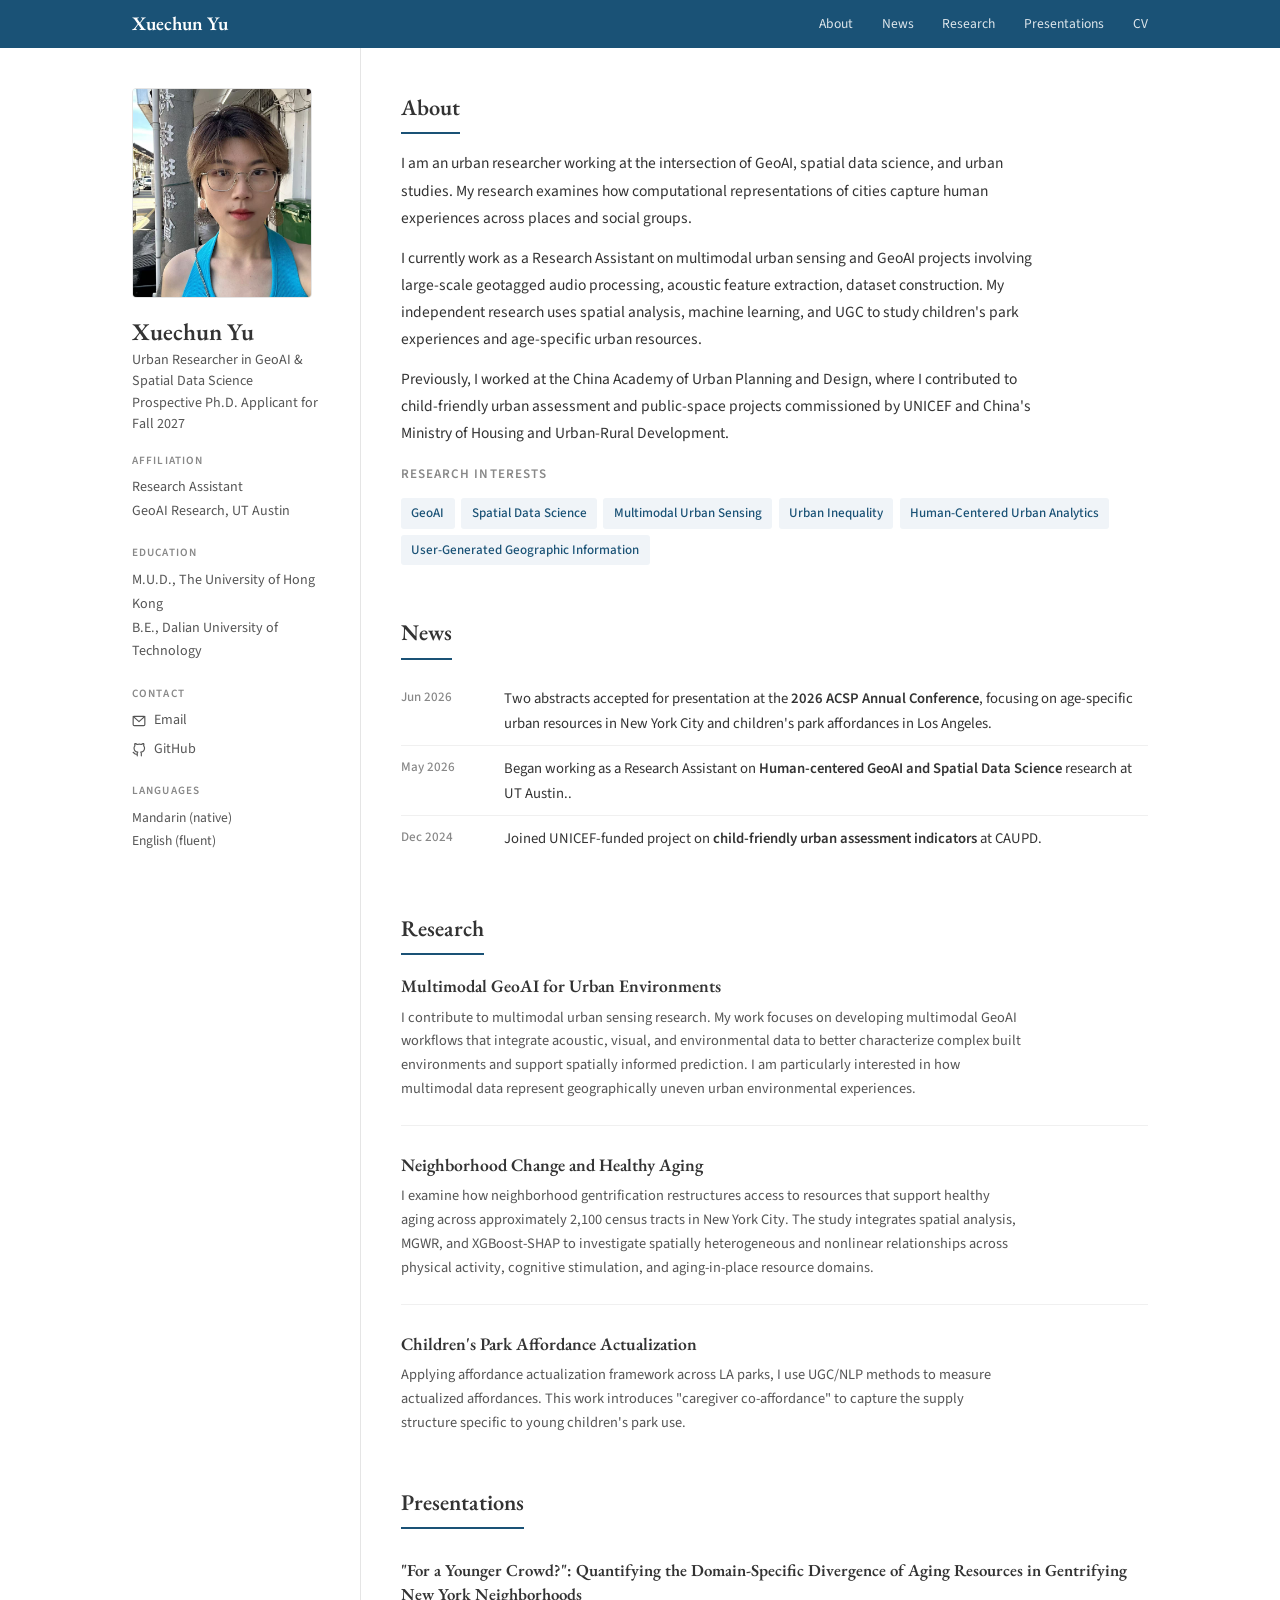
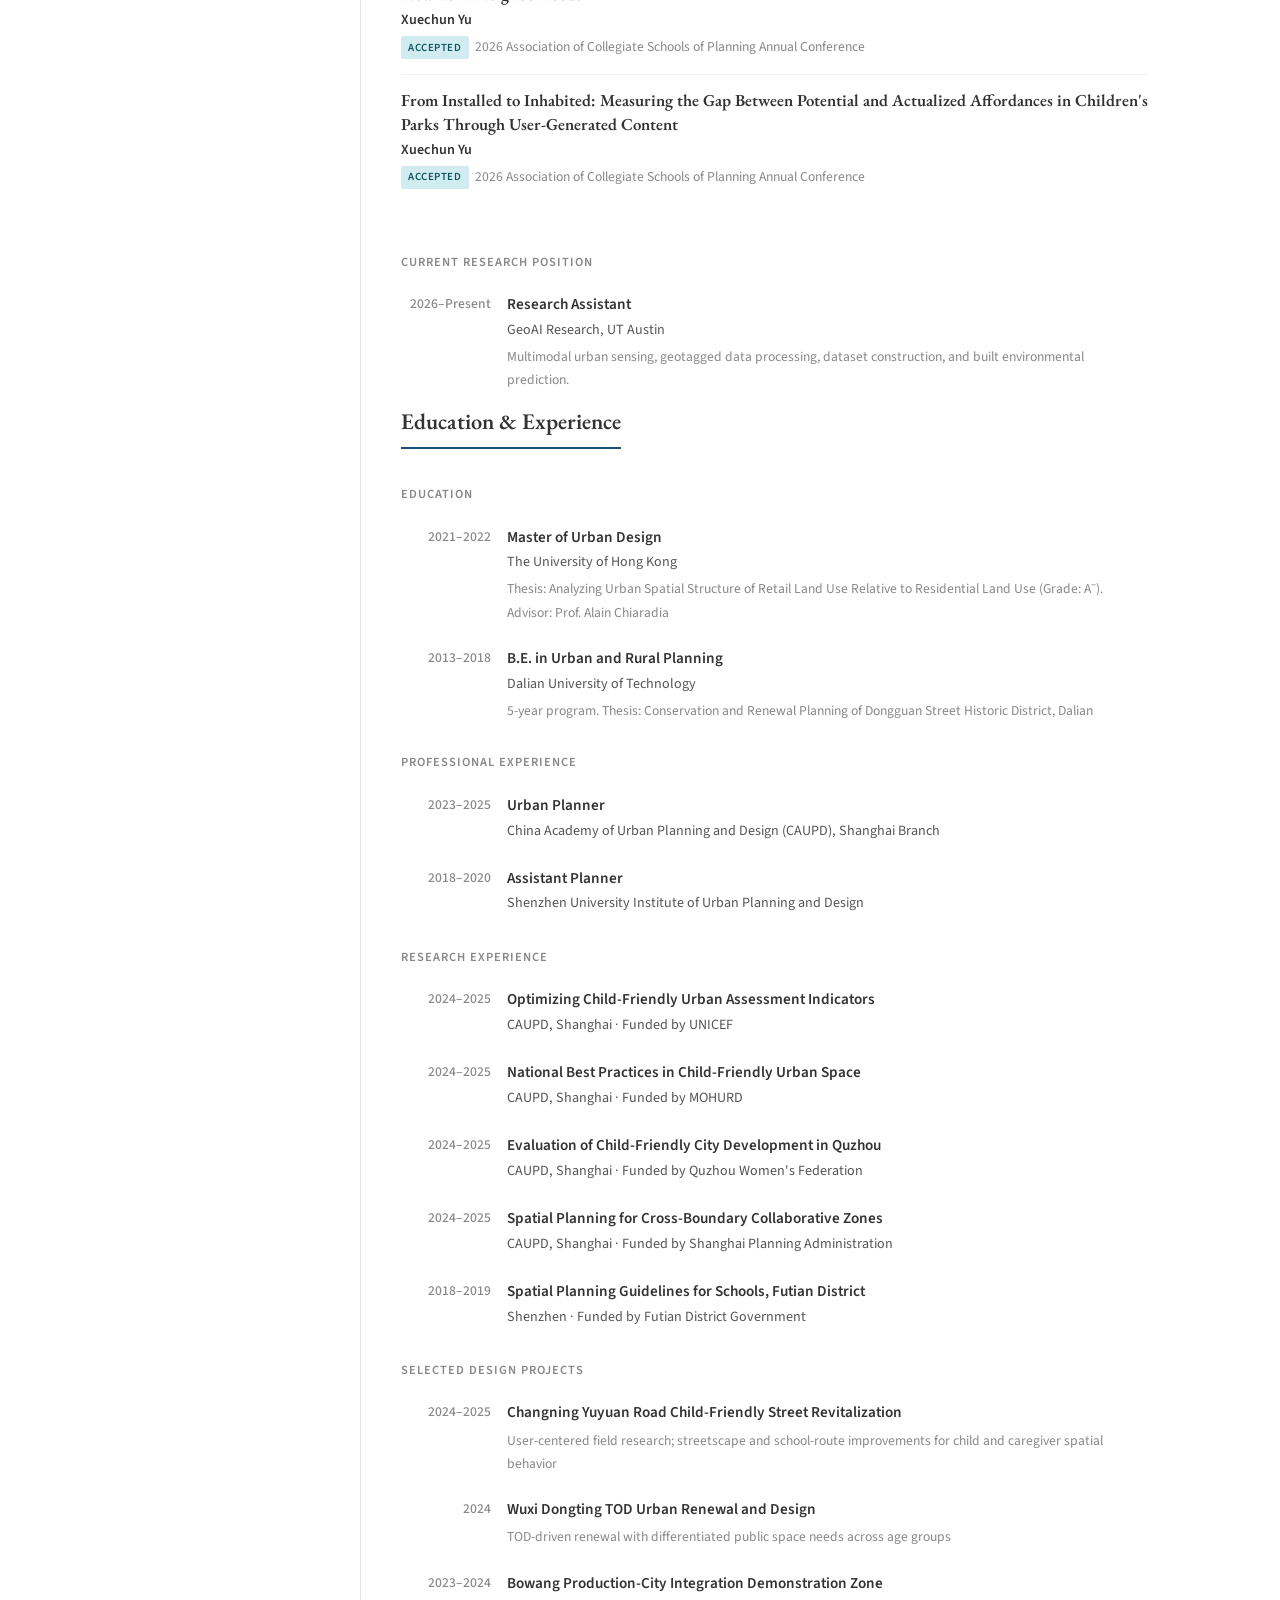
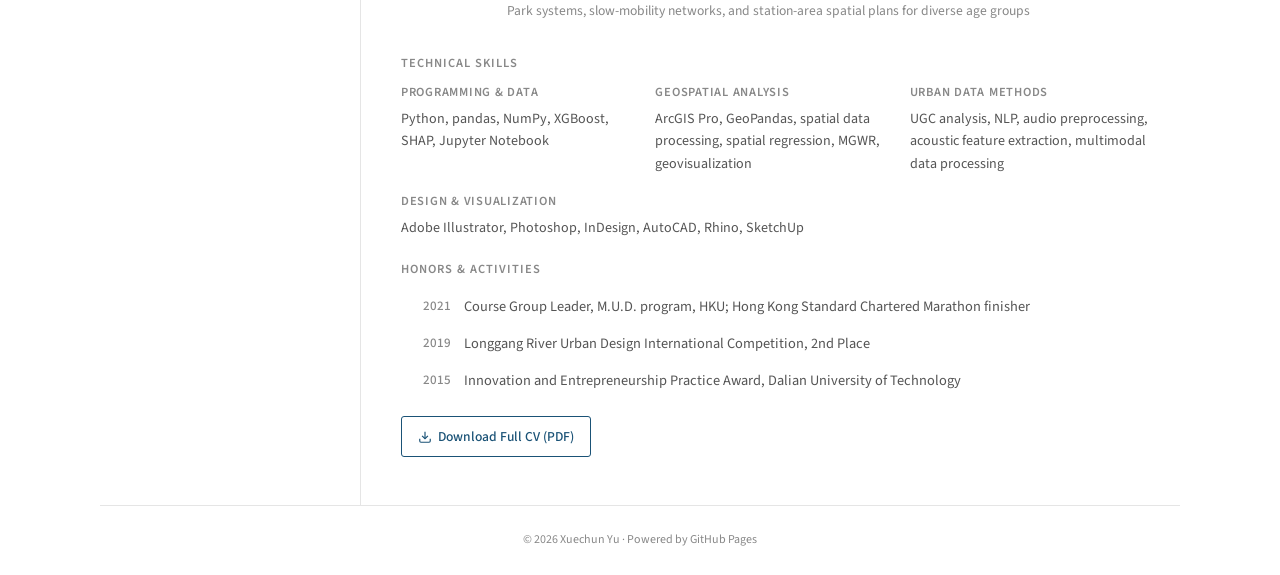
==== index.html @ 8020a238 "Update index.html" ====
<!DOCTYPE html>
<html lang="en">
<head>
  <meta charset="UTF-8">
  <meta name="viewport" content="width=device-width, initial-scale=1.0">
  <title>Xuechun Yu — Urban Researcher | GeoAI & Spatial Data Science</title>
  <link rel="preconnect" href="https://fonts.googleapis.com">
  <link rel="preconnect" href="https://fonts.gstatic.com" crossorigin>
  <link href="https://fonts.googleapis.com/css2?family=EB+Garamond:ital,wght@0,400;0,500;0,600;0,700;1,400;1,500&family=Source+Sans+3:wght@300;400;500;600&display=swap" rel="stylesheet">
  <style>
    :root {
      --bg: #ffffff;
      --text: #333333;
      --text-light: #555555;
      --text-muted: #888888;
      --accent: #1a5276;
      --accent-hover: #2471a3;
      --border: #e5e5e5;
    }
    * { margin: 0; padding: 0; box-sizing: border-box; }
    html { scroll-behavior: smooth; }
    body {
      font-family: 'Source Sans 3', -apple-system, sans-serif;
      background: var(--bg);
      color: var(--text);
      font-size: 15.5px;
      line-height: 1.7;
      -webkit-font-smoothing: antialiased;
    }
    a { color: var(--accent); text-decoration: none; transition: color 0.2s; }
    a:hover { color: var(--accent-hover); text-decoration: underline; }

    /* NAV */
    .topnav { background: var(--accent); position: sticky; top: 0; z-index: 100; }
    .topnav-inner { max-width: 1080px; margin: 0 auto; padding: 0 2rem; height: 48px; display: flex; align-items: center; justify-content: space-between; }
    .topnav .site-name { font-family: 'EB Garamond', serif; font-size: 1.2rem; font-weight: 600; color: #fff; text-decoration: none; }
    .topnav-links { display: flex; gap: 1.8rem; }
    .topnav-links a { color: rgba(255,255,255,0.85); font-size: 0.85rem; text-decoration: none; }
    .topnav-links a:hover { color: #fff; text-decoration: none; }
    .mobile-toggle { display: none; background: none; border: none; cursor: pointer; color: #fff; padding: 4px; }
    .mobile-toggle svg { width: 22px; height: 22px; stroke: currentColor; fill: none; stroke-width: 2; }

    /* LAYOUT */
    .page-wrapper { max-width: 1080px; margin: 0 auto; display: grid; grid-template-columns: 260px 1fr; min-height: calc(100vh - 48px); }

    /* SIDEBAR */
    .sidebar { padding: 2.5rem 1.8rem 2rem 2rem; position: sticky; top: 48px; height: fit-content; max-height: calc(100vh - 48px); overflow-y: auto; }
    .sidebar-photo { width: 180px; height: 210px; border-radius: 4px; overflow: hidden; background: #eee; margin-bottom: 1.2rem; border: 1px solid var(--border); }
    .sidebar h1 { font-family: 'EB Garamond', serif; font-size: 1.5rem; font-weight: 600; margin-bottom: 0.2rem; line-height: 1.25; }
    .sidebar .title-line { font-size: 0.88rem; color: var(--text-light); margin-bottom: 1rem; line-height: 1.5; }
    .sidebar-section { margin-bottom: 1.2rem; }
    .sidebar-section-label { font-size: 0.7rem; text-transform: uppercase; letter-spacing: 0.1em; color: var(--text-muted); font-weight: 600; margin-bottom: 0.4rem; }
    .sidebar-links { list-style: none; }
    .sidebar-links li { margin-bottom: 0.3rem; }
    .sidebar-links a { font-size: 0.88rem; display: flex; align-items: center; gap: 0.5rem; color: var(--text-light); text-decoration: none; }
    .sidebar-links a:hover { color: var(--accent); text-decoration: none; }
    .sidebar-links svg { width: 14px; height: 14px; flex-shrink: 0; stroke: currentColor; fill: none; stroke-width: 2; stroke-linecap: round; stroke-linejoin: round; }
    .sidebar-links .filled-icon { fill: currentColor; stroke: none; }

    /* MAIN */
    .main { padding: 2.5rem 2rem 3rem 2.5rem; border-left: 1px solid var(--border); }
    .section { margin-bottom: 3rem; }
    .section:last-child { margin-bottom: 0; }
    .section-title { font-family: 'EB Garamond', serif; font-size: 1.4rem; font-weight: 600; margin-bottom: 1rem; padding-bottom: 0.4rem; border-bottom: 2px solid var(--accent); display: inline-block; }

    /* BIO */
    .bio-text { line-height: 1.75; max-width: 640px; }
    .bio-text p { margin-bottom: 0.8rem; }
    .interests-list { display: flex; flex-wrap: wrap; gap: 0.4rem; margin-top: 0.8rem; list-style: none; }
    .interests-list li { font-size: 0.82rem; padding: 0.25rem 0.65rem; background: #f0f4f8; border-radius: 3px; color: var(--accent); font-weight: 500; }

    /* NEWS */
    .news-list { list-style: none; }
    .news-item { display: grid; grid-template-columns: 90px 1fr; gap: 0.8rem; padding: 0.6rem 0; border-bottom: 1px solid #f0f0f0; font-size: 0.92rem; }
    .news-item:last-child { border-bottom: none; }
    .news-date { color: var(--text-muted); font-size: 0.82rem; font-weight: 500; }
    .news-content strong { font-weight: 600; }

    /* PUBLICATIONS */
    .pub-list { list-style: none; }
    .pub-item { padding: 0.9rem 0; border-bottom: 1px solid #f0f0f0; }
    .pub-item:last-child { border-bottom: none; }
    .pub-title-text { font-family: 'EB Garamond', serif; font-size: 1.05rem; font-weight: 600; line-height: 1.4; }
    .pub-authors { font-size: 0.88rem; color: var(--text-light); margin-top: 0.15rem; }
    .pub-authors .me { font-weight: 600; color: var(--text); }
    .pub-venue-line { font-size: 0.85rem; color: var(--text-muted); margin-top: 0.15rem; }
    .pub-badge { display: inline-block; font-size: 0.68rem; font-weight: 600; text-transform: uppercase; letter-spacing: 0.05em; padding: 0.15rem 0.45rem; border-radius: 2px; margin-right: 0.4rem; vertical-align: middle; }
    .badge-review { background: #fef3cd; color: #856404; }
    .badge-conf { background: #d1ecf1; color: #0c5460; }
    .badge-prep { background: #e8e8e8; color: #555555; }

    /* RESEARCH */
    .research-item { margin-bottom: 1.5rem; padding-bottom: 1.5rem; border-bottom: 1px solid #f0f0f0; }
    .research-item:last-child { border-bottom: none; padding-bottom: 0; }
    .research-item h3 { font-family: 'EB Garamond', serif; font-size: 1.1rem; font-weight: 600; margin-bottom: 0.3rem; }
    .research-item p { font-size: 0.9rem; color: var(--text-light); line-height: 1.65; max-width: 620px; }

    /* CV */
    .cv-entry { display: grid; grid-template-columns: 90px 1fr; gap: 1rem; padding: 0.7rem 0; }
    .cv-year { font-size: 0.85rem; color: var(--text-muted); font-weight: 500; text-align: right; }
    .cv-detail h3 { font-size: 0.95rem; font-weight: 600; margin-bottom: 0.05rem; }
    .cv-detail .cv-org { font-size: 0.88rem; color: var(--text-light); }
    .cv-detail p { font-size: 0.85rem; color: var(--text-muted); margin-top: 0.15rem; }
    .cv-download { display: inline-flex; align-items: center; gap: 0.4rem; margin-top: 1rem; padding: 0.5rem 1rem; border: 1px solid var(--accent); border-radius: 3px; font-size: 0.85rem; font-weight: 500; color: var(--accent); transition: background 0.2s, color 0.2s; }
    .cv-download:hover { background: var(--accent); color: #fff; text-decoration: none; }
    .cv-download svg { width: 14px; height: 14px; stroke: currentColor; fill: none; stroke-width: 2; }

    /* SKILLS */
    .skills-grid { display: flex; flex-wrap: wrap; gap: 1rem; margin-top: 0.5rem; }
    .skill-group { flex: 1; min-width: 200px; }
    .skill-group-label { font-size: 0.78rem; font-weight: 600; text-transform: uppercase; letter-spacing: 0.06em; color: var(--text-muted); margin-bottom: 0.3rem; }
    .skill-group p { font-size: 0.88rem; color: var(--text-light); line-height: 1.6; }

    /* HONORS */
    .honor-item { padding: 0.4rem 0; font-size: 0.9rem; color: var(--text-light); display: grid; grid-template-columns: 50px 1fr; gap: 0.8rem; }
    .honor-year { font-size: 0.82rem; color: var(--text-muted); font-weight: 500; text-align: right; }

    /* CV SUBSECTION */
    .cv-subsection-title { font-size: 0.78rem; font-weight: 600; text-transform: uppercase; letter-spacing: 0.08em; color: var(--text-muted); margin-bottom: 0.5rem; margin-top: 1.2rem; }

    footer { max-width: 1080px; margin: 0 auto; padding: 1.5rem 2rem; font-size: 0.75rem; color: var(--text-muted); text-align: center; border-top: 1px solid var(--border); }

    /* RESPONSIVE */
    @media (max-width: 768px) {
      .page-wrapper { grid-template-columns: 1fr; padding: 0 1.5rem; }
      .sidebar { position: static; padding: 2rem 0 1.5rem; display: flex; flex-wrap: wrap; gap: 1.5rem; align-items: flex-start; }
      .sidebar-photo { width: 120px; height: 140px; }
      .sidebar-info { flex: 1; min-width: 200px; }
      .main { border-left: none; border-top: 1px solid var(--border); padding: 2rem 0; }
    }
    @media (max-width: 520px) {
      .topnav-links { display: none; }
      .mobile-toggle { display: block; }
      .topnav-links.open { display: flex; flex-direction: column; position: absolute; top: 48px; left: 0; right: 0; background: var(--accent); padding: 1rem 2rem; gap: 0.8rem; }
    }
  </style>
</head>
<body>

<nav class="topnav">
  <div class="topnav-inner">
    <a href="#" class="site-name">Xuechun Yu</a>
    <div class="topnav-links" id="navLinks">
      <a href="#about">About</a>
      <a href="#news">News</a>
      <a href="#research">Research</a>
      <a href="#publications">Presentations</a>
      <a href="#cv">CV</a>
    </div>
    <button class="mobile-toggle" onclick="document.getElementById('navLinks').classList.toggle('open')" aria-label="Menu">
      <svg viewBox="0 0 24 24"><line x1="3" y1="6" x2="21" y2="6"/><line x1="3" y1="12" x2="21" y2="12"/><line x1="3" y1="18" x2="21" y2="18"/></svg>
    </button>
  </div>
</nav>

<div class="page-wrapper">

  <!-- SIDEBAR -->
  <aside class="sidebar">
    <div class="sidebar-photo">
      <img src="yuxuechun.jpg" alt="Xuechun Yu" style="width:100%;height:100%;object-fit:cover;">
    </div>
    <div class="sidebar-info">
      <h1>Xuechun Yu</h1>
      <div class="title-line">
        Urban Researcher in GeoAI &amp; Spatial Data Science<br> 
        Prospective Ph.D. Applicant for Fall 2027
      </div>

      <div class="sidebar-section">
        <div class="sidebar-section-label">Affiliation</div>
        <div style="font-size:0.88rem;color:var(--text-light);">
          Research Assistant<br>
          GeoAI Research, UT Austin
        </div>
      </div>
      <div class="sidebar-section">
        <div class="sidebar-section-label">Education</div>
        <div style="font-size:0.88rem;color:var(--text-light);">
          M.U.D., The University of Hong Kong<br>
          B.E., Dalian University of Technology
        </div>
      </div>

      <div class="sidebar-section">
        <div class="sidebar-section-label">Contact</div>
        <ul class="sidebar-links">
          <li><a href="mailto:yuxuechun0628@gmail.com"><svg viewBox="0 0 24 24"><rect x="2" y="4" width="20" height="16" rx="2"/><polyline points="22,4 12,13 2,4"/></svg>Email</a></li>
          <li><a href="https://github.com/yuxuechun0628" target="_blank"><svg viewBox="0 0 24 24"><path d="M9 19c-5 1.5-5-2.5-7-3m14 6v-3.87a3.37 3.37 0 00-.94-2.61c3.14-.35 6.44-1.54 6.44-7A5.44 5.44 0 0020 4.77 5.07 5.07 0 0019.91 1S18.73.65 16 2.48a13.38 13.38 0 00-7 0C6.27.65 5.09 1 5.09 1A5.07 5.07 0 005 4.77a5.44 5.44 0 00-1.5 3.78c0 5.42 3.3 6.61 6.44 7A3.37 3.37 0 009 18.13V22"/></svg>GitHub</a></li>
        </ul>
      </div>

      <div class="sidebar-section">
        <div class="sidebar-section-label">Languages</div>
        <div style="font-size:0.85rem;color:var(--text-light);">
          Mandarin (native)<br>
          English (fluent)
        </div>
      </div>
    </div>
  </aside>

  <!-- MAIN -->
  <main class="main">

    <!-- ABOUT -->
    <div class="section" id="about">
      <h2 class="section-title">About</h2>
      <div class="bio-text">
        <p>I am an urban researcher working at the intersection of GeoAI, spatial data science, and urban studies. 
          My research examines how computational representations of cities capture human experiences across places and social groups.
        </p>

        <p>I currently work as a Research Assistant on multimodal urban sensing and GeoAI projects involving large-scale geotagged audio processing, 
          acoustic feature extraction, dataset construction. My independent research uses spatial analysis, machine learning, and UGC to study children's park experiences and age-specific urban resources.
        </p>

        <p>Previously, I worked at the China Academy of Urban Planning and Design, where I contributed to child-friendly urban assessment and public-space projects commissioned by UNICEF and China's Ministry of Housing and Urban-Rural Development.
        </p>
      </div>
      
      <div style="margin-top:1rem;">
        <div style="font-size:0.82rem;font-weight:600;color:var(--text-muted);text-transform:uppercase;letter-spacing:0.08em;margin-bottom:0.5rem;">Research Interests</div>
        <ul class="interests-list">
          <li>GeoAI</li>
          <li>Spatial Data Science</li>
          <li>Multimodal Urban Sensing</li>
          <li>Urban Inequality</li>
          <li>Human-Centered Urban Analytics</li>
          <li>User-Generated Geographic Information</li>
        </ul>
      </div>
    </div>

    <!-- NEWS -->
    <div class="section" id="news">
      <h2 class="section-title">News</h2>
        <ul class="news-list">
          <li class="news-item">
            <span class="news-date">Jun 2026</span>
            <span class="news-content">
            Two abstracts accepted for presentation at the
            <strong>2026 ACSP Annual Conference</strong>, focusing on
            age-specific urban resources in New York City and children's
            park affordances in Los Angeles.
            </span>
          </li>
          
        <li class="news-item">
          <span class="news-date">May 2026</span>
          <span class="news-content">
              Began working as a Research Assistant on
              <strong>Human-centered GeoAI and Spatial Data Science</strong> research at UT Austin..
          </span>
        </li>
          
        <li class="news-item">
          <span class="news-date">Dec 2024</span>
          <span class="news-content">Joined UNICEF-funded project on <strong>child-friendly urban assessment indicators</strong> at CAUPD.</span>
        </li>
      </ul>
    </div>

    <!-- RESEARCH -->
    
    <div class="section" id="research">
      <h2 class="section-title">Research</h2>    
      <div class="research-item">
        <h3>Multimodal GeoAI for Urban Environments</h3>
        <p>
          I contribute to multimodal urban sensing research. My work focuses on developing multimodal GeoAI workflows that integrate acoustic, visual, and environmental data to better characterize complex built environments and support spatially informed prediction. I am particularly interested in how multimodal data represent geographically uneven urban environmental experiences. 
        </p>
      </div>
      
      <div class="research-item">
        <h3>Neighborhood Change and Healthy Aging</h3>
        <p>
          I examine how neighborhood gentrification restructures access to resources that support healthy aging across approximately 2,100 census tracts in New York City. The study integrates spatial analysis, MGWR, and XGBoost-SHAP to investigate spatially heterogeneous and nonlinear relationships across physical activity, cognitive stimulation, and aging-in-place resource domains.</p>
      </div>

      <div class="research-item">
        <h3>Children's Park Affordance Actualization</h3>
        <p>Applying affordance actualization framework across LA parks, I use UGC/NLP methods to measure actualized affordances. This work introduces "caregiver co-affordance" to capture the supply structure specific to young children's park use.</p>
      </div>
    </div>
      
    <!-- PUBLICATIONS -->
    <div class="section" id="publications">
      <h2 class="section-title">Presentations</h2>
      <ul class="pub-list">
        <li class="pub-item">
          <div class="pub-title-text">"For a Younger Crowd?": Quantifying the Domain-Specific Divergence of Aging Resources in Gentrifying New York Neighborhoods</div>
          <div class="pub-authors"><span class="me">Xuechun Yu</span></div>
          <div class="pub-venue-line"><span class="pub-badge badge-conf">Accepted</span>2026 Association of Collegiate Schools of Planning Annual Conference</div>
        </li>
        <li class="pub-item">
          <div class="pub-title-text">From Installed to Inhabited: Measuring the Gap Between Potential and Actualized Affordances in Children's Parks Through User-Generated Content</div>
          <div class="pub-authors"><span class="me">Xuechun Yu</span></div>
          <div class="pub-venue-line"><span class="pub-badge badge-conf">Accepted</span>2026 Association of Collegiate Schools of Planning Annual Conference</div>
        </li>
      </ul>
     </div>
    
    <div class="cv-subsection-title">Current Research Position</div>
    <div class="cv-entry">
      <div class="cv-year">2026–Present</div>
      <div class="cv-detail">
        <h3>Research Assistant</h3>
        <div class="cv-org">GeoAI Research, UT Austin</div>
        <p>
          Multimodal urban sensing, geotagged data processing,
          dataset construction, and built environmental prediction.
        </p>
      </div>
    </div>
    
    <!-- CV -->
    <div class="section" id="cv">
      <h2 class="section-title">Education &amp; Experience</h2>

      <div class="cv-subsection-title">Education</div>
      <div class="cv-entry">
        <div class="cv-year">2021–2022</div>
        <div class="cv-detail">
          <h3>Master of Urban Design</h3>
          <div class="cv-org">The University of Hong Kong</div>
          <p>Thesis: Analyzing Urban Spatial Structure of Retail Land Use Relative to Residential Land Use (Grade: A⁻). Advisor: Prof. Alain Chiaradia</p>
        </div>
      </div>
      <div class="cv-entry">
        <div class="cv-year">2013–2018</div>
        <div class="cv-detail">
          <h3>B.E. in Urban and Rural Planning</h3>
          <div class="cv-org">Dalian University of Technology</div>
          <p>5-year program. Thesis: Conservation and Renewal Planning of Dongguan Street Historic District, Dalian</p>
        </div>
      </div>

      <div class="cv-subsection-title">Professional Experience</div>
      <div class="cv-entry">
        <div class="cv-year">2023–2025</div>
        <div class="cv-detail">
          <h3>Urban Planner</h3>
          <div class="cv-org">China Academy of Urban Planning and Design (CAUPD), Shanghai Branch</div>
        </div>
      </div>
      <div class="cv-entry">
        <div class="cv-year">2018–2020</div>
        <div class="cv-detail">
          <h3>Assistant Planner</h3>
          <div class="cv-org">Shenzhen University Institute of Urban Planning and Design</div>
        </div>
      </div>

      <div class="cv-subsection-title">Research Experience</div>
      <div class="cv-entry">
        <div class="cv-year">2024–2025</div>
        <div class="cv-detail">
          <h3>Optimizing Child-Friendly Urban Assessment Indicators</h3>
          <div class="cv-org">CAUPD, Shanghai · Funded by UNICEF</div>
        </div>
      </div>
      <div class="cv-entry">
        <div class="cv-year">2024–2025</div>
        <div class="cv-detail">
          <h3>National Best Practices in Child-Friendly Urban Space</h3>
          <div class="cv-org">CAUPD, Shanghai · Funded by MOHURD</div>
        </div>
      </div>
      <div class="cv-entry">
        <div class="cv-year">2024–2025</div>
        <div class="cv-detail">
          <h3>Evaluation of Child-Friendly City Development in Quzhou</h3>
          <div class="cv-org">CAUPD, Shanghai · Funded by Quzhou Women's Federation</div>
        </div>
      </div>
      <div class="cv-entry">
        <div class="cv-year">2024–2025</div>
        <div class="cv-detail">
          <h3>Spatial Planning for Cross-Boundary Collaborative Zones</h3>
          <div class="cv-org">CAUPD, Shanghai · Funded by Shanghai Planning Administration</div>
        </div>
      </div>
      <div class="cv-entry">
        <div class="cv-year">2018–2019</div>
        <div class="cv-detail">
          <h3>Spatial Planning Guidelines for Schools, Futian District</h3>
          <div class="cv-org">Shenzhen · Funded by Futian District Government</div>
        </div>
      </div>

      <div class="cv-subsection-title">Selected Design Projects</div>
      <div class="cv-entry">
        <div class="cv-year">2024–2025</div>
        <div class="cv-detail">
          <h3>Changning Yuyuan Road Child-Friendly Street Revitalization</h3>
          <p>User-centered field research; streetscape and school-route improvements for child and caregiver spatial behavior</p>
        </div>
      </div>
      <div class="cv-entry">
        <div class="cv-year">2024</div>
        <div class="cv-detail">
          <h3>Wuxi Dongting TOD Urban Renewal and Design</h3>
          <p>TOD-driven renewal with differentiated public space needs across age groups</p>
        </div>
      </div>
      <div class="cv-entry">
        <div class="cv-year">2023–2024</div>
        <div class="cv-detail">
          <h3>Bowang Production-City Integration Demonstration Zone</h3>
          <p>Park systems, slow-mobility networks, and station-area spatial plans for diverse age groups</p>
        </div>
      </div>

      <div class="cv-subsection-title">Technical Skills</div>
      <div class="skills-grid">
        <div class="skill-group">
          <div class="skill-group-label">Programming &amp; Data</div>
          <p>
            Python, pandas, NumPy, XGBoost, SHAP, Jupyter Notebook
          </p>
        </div>
        
        <div class="skill-group">
          <div class="skill-group-label">Geospatial Analysis</div>
          <p>
            ArcGIS Pro, GeoPandas, spatial data processing,
            spatial regression, MGWR, geovisualization
          </p>
        </div>
        
        <div class="skill-group">
          <div class="skill-group-label">Urban Data Methods</div>
          <p>
            UGC analysis, NLP,
            audio preprocessing, acoustic feature extraction,
            multimodal data processing
          </p>
        </div>
        
        <div class="skill-group">
          <div class="skill-group-label">Design &amp; Visualization</div>
          <p>
            Adobe Illustrator, Photoshop, InDesign, AutoCAD, Rhino, SketchUp
          </p>
        </div>
      </div>

      <div class="cv-subsection-title">Honors &amp; Activities</div>
      <div class="honor-item">
        <div class="honor-year">2021</div>
        <div>Course Group Leader, M.U.D. program, HKU; Hong Kong Standard Chartered Marathon finisher</div>
      </div>
      <div class="honor-item">
        <div class="honor-year">2019</div>
        <div>Longgang River Urban Design International Competition, 2nd Place</div>
      </div>
      <div class="honor-item">
        <div class="honor-year">2015</div>
        <div>Innovation and Entrepreneurship Practice Award, Dalian University of Technology</div>
      </div>

      <a class="cv-download" href="#">
        <svg viewBox="0 0 24 24"><path d="M21 15v4a2 2 0 01-2 2H5a2 2 0 01-2-2v-4"/><polyline points="7 10 12 15 17 10"/><line x1="12" y1="15" x2="12" y2="3"/></svg>
        Download Full CV (PDF)
      </a>
    </div>

  </main>
</div>

<footer>&copy; 2026 Xuechun Yu &middot; Powered by <a href="https://pages.github.com/" style="color:var(--text-muted);">GitHub Pages</a></footer>

<script>
  document.querySelectorAll('#navLinks a').forEach(a => {
    a.addEventListener('click', () => {
      document.getElementById('navLinks').classList.remove('open');
    });
  });
</script>

</body>
</html>
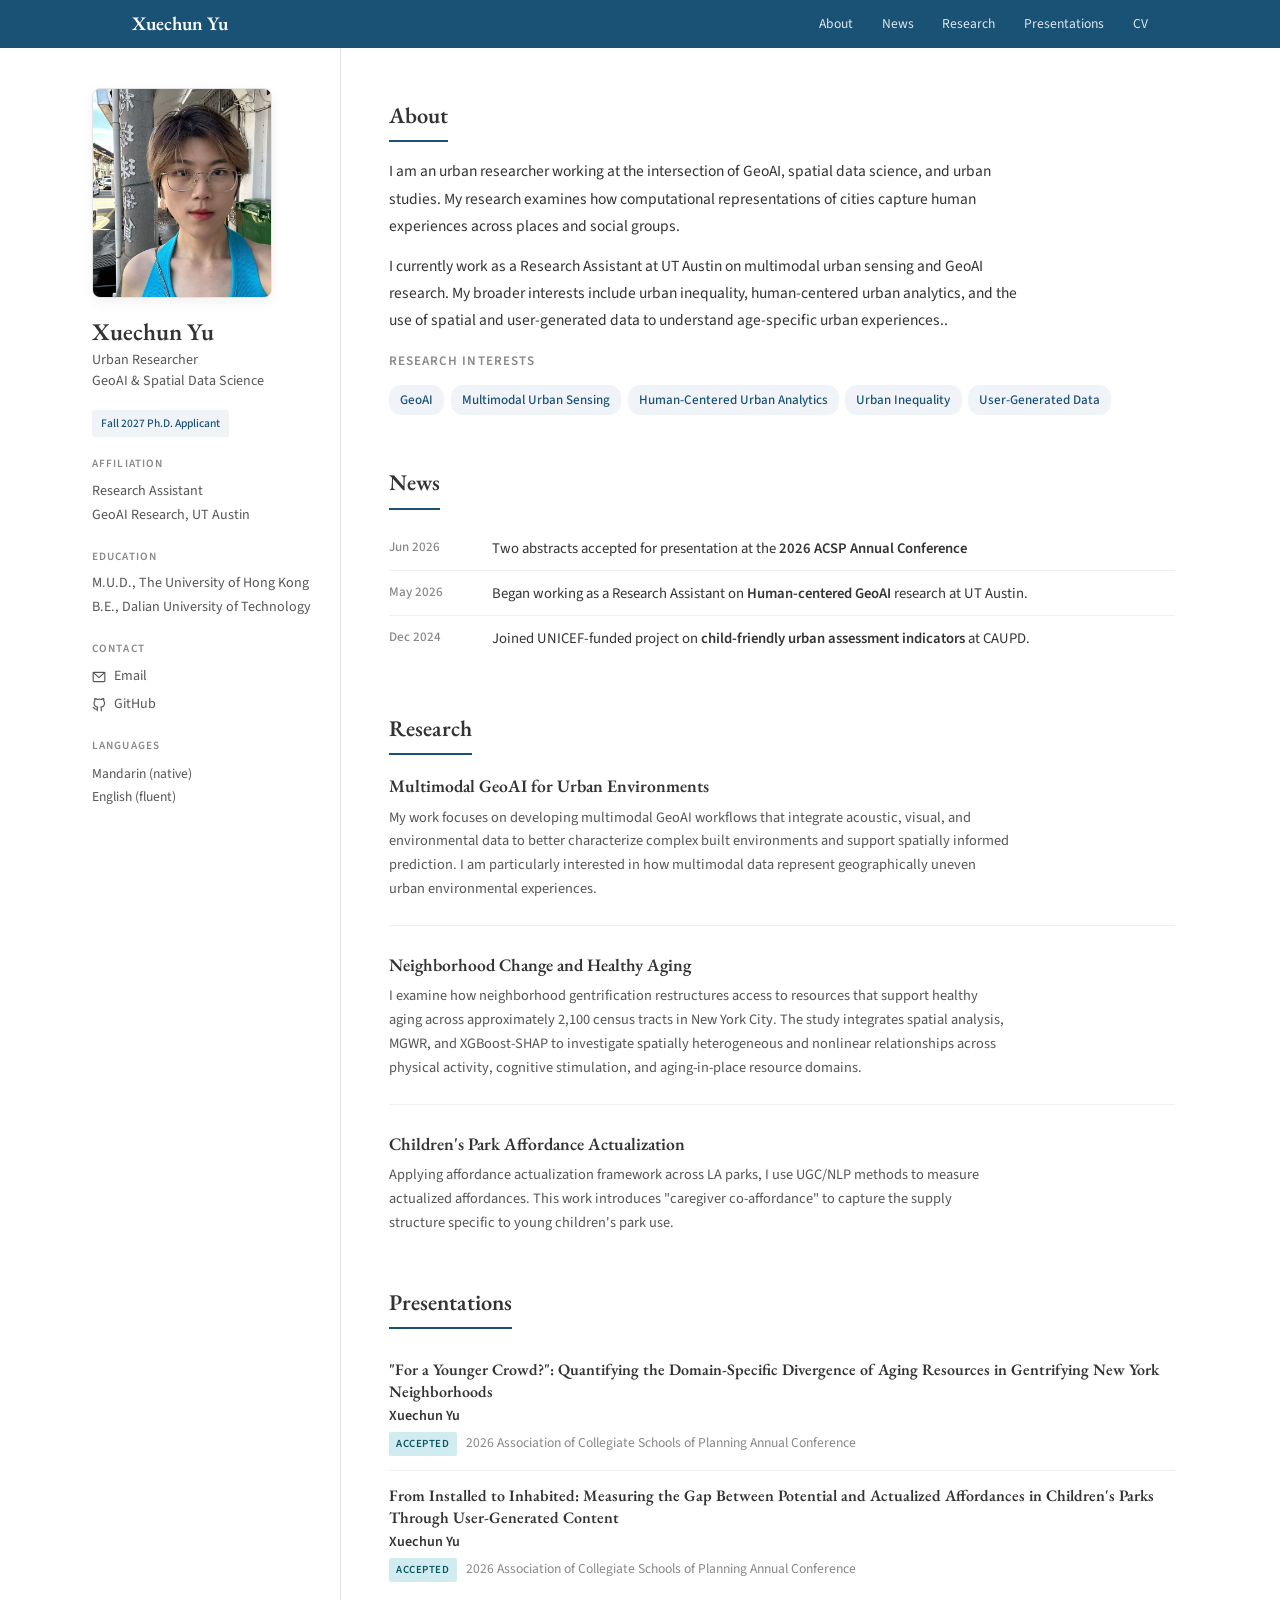
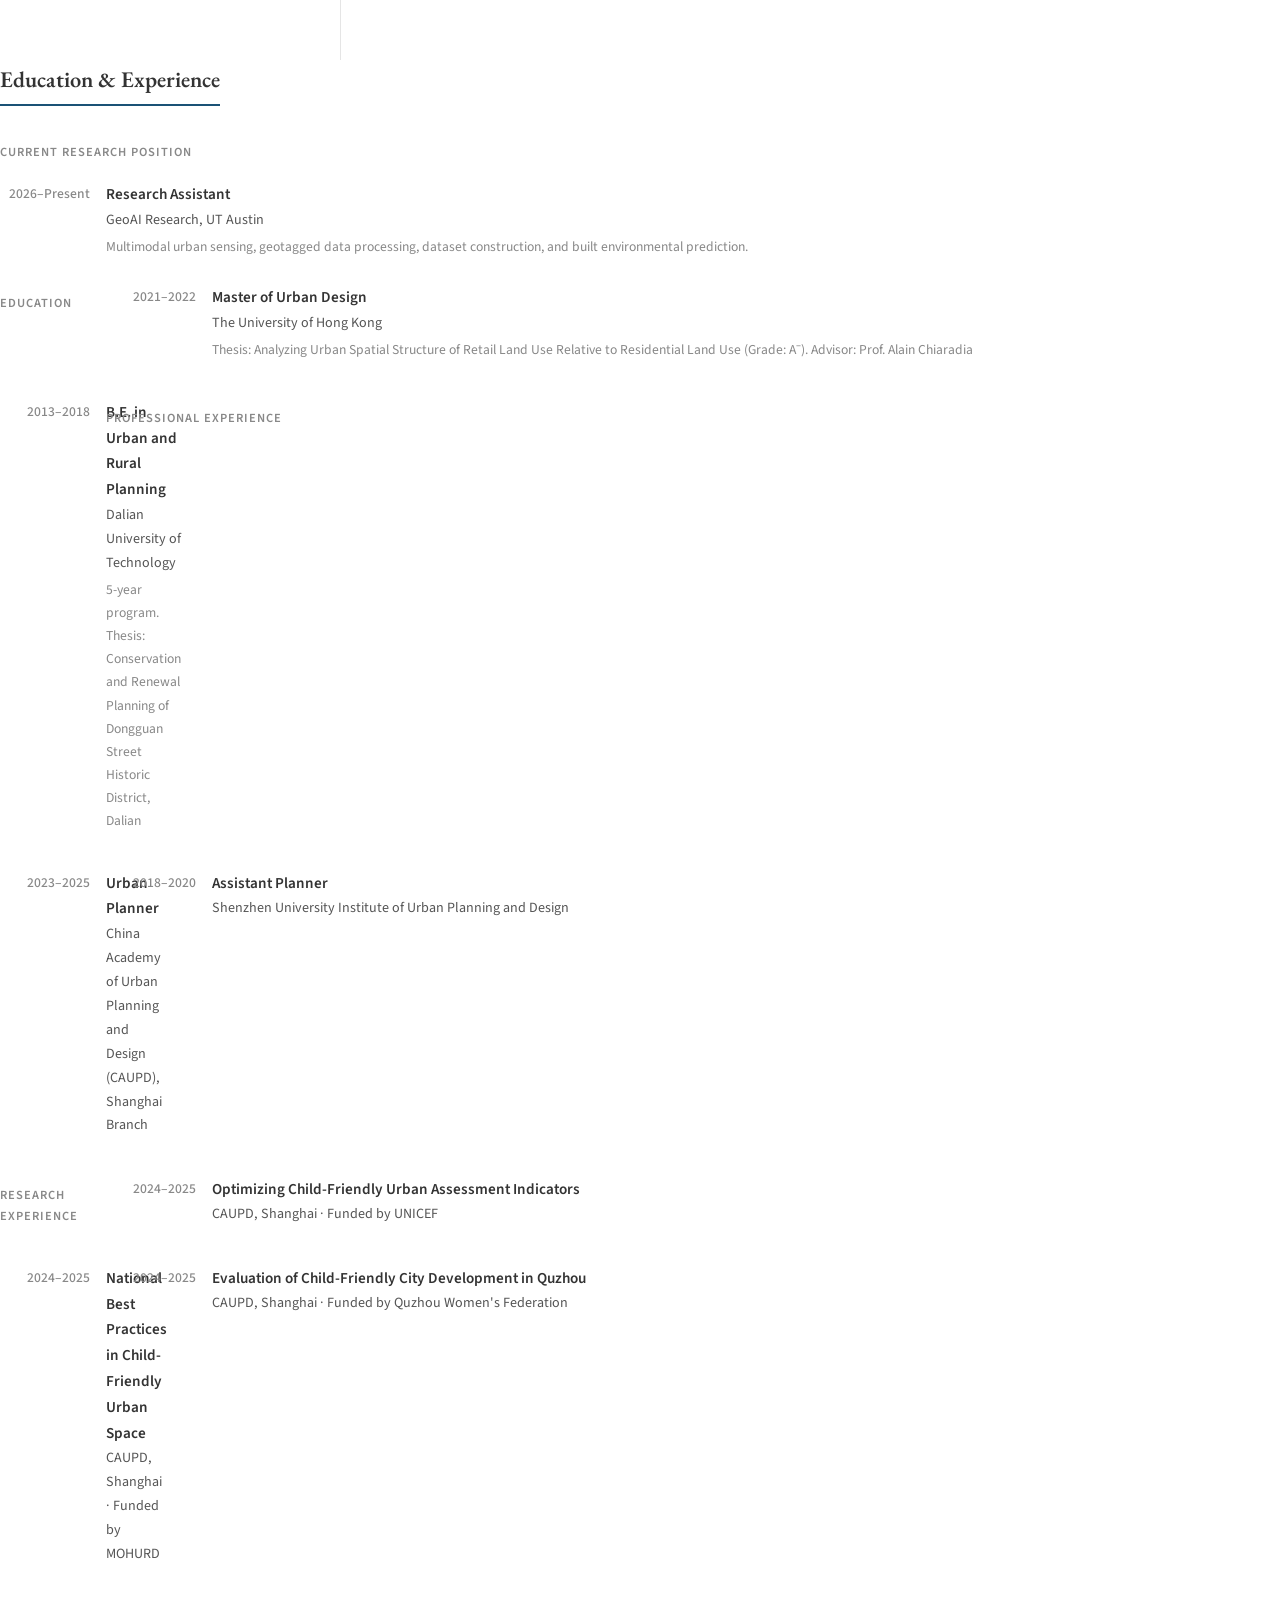
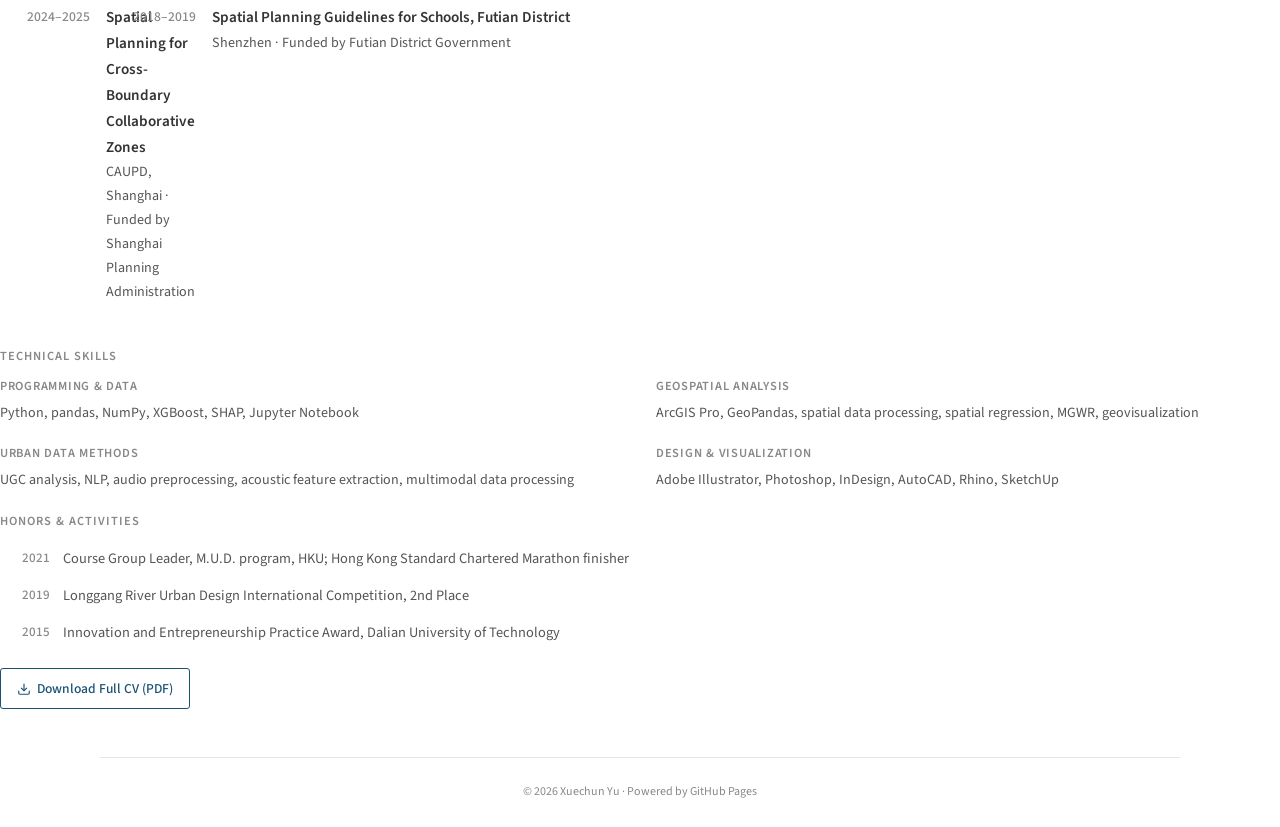
==== commit 71e21de5: "Update index.html" ====
--- a/index.html
+++ b/index.html
@@ -41,13 +41,23 @@
     .mobile-toggle svg { width: 22px; height: 22px; stroke: currentColor; fill: none; stroke-width: 2; }
 
     /* LAYOUT */
-    .page-wrapper { max-width: 1080px; margin: 0 auto; display: grid; grid-template-columns: 260px 1fr; min-height: calc(100vh - 48px); }
+    .page-wrapper { max-width: 1160px; margin: 0 auto; display: grid; grid-template-columns: 280px 1fr; min-height: calc(100vh - 48px); }
 
     /* SIDEBAR */
     .sidebar { padding: 2.5rem 1.8rem 2rem 2rem; position: sticky; top: 48px; height: fit-content; max-height: calc(100vh - 48px); overflow-y: auto; }
-    .sidebar-photo { width: 180px; height: 210px; border-radius: 4px; overflow: hidden; background: #eee; margin-bottom: 1.2rem; border: 1px solid var(--border); }
+    .sidebar-photo { width: 180px; height: 210px; border-radius: 8px; box-shadow: 0 4px 14px rgba(0, 0, 0, 0.06); overflow: hidden; background: #eee; margin-bottom: 1.2rem; border: 1px solid var(--border); }
     .sidebar h1 { font-family: 'EB Garamond', serif; font-size: 1.5rem; font-weight: 600; margin-bottom: 0.2rem; line-height: 1.25; }
     .sidebar .title-line { font-size: 0.88rem; color: var(--text-light); margin-bottom: 1rem; line-height: 1.5; }
+    .phd-status {
+      display: inline-block;
+      margin-bottom: 1.1rem;
+      padding: 0.22rem 0.55rem;
+      font-size: 0.72rem;
+      color: var(--accent);
+      background: #f0f4f8;
+      border-radius: 3px;
+      font-weight: 500;
+    }
     .sidebar-section { margin-bottom: 1.2rem; }
     .sidebar-section-label { font-size: 0.7rem; text-transform: uppercase; letter-spacing: 0.1em; color: var(--text-muted); font-weight: 600; margin-bottom: 0.4rem; }
     .sidebar-links { list-style: none; }
@@ -58,7 +68,7 @@
     .sidebar-links .filled-icon { fill: currentColor; stroke: none; }
 
     /* MAIN */
-    .main { padding: 2.5rem 2rem 3rem 2.5rem; border-left: 1px solid var(--border); }
+    .main { padding: 3rem 2.8rem 4rem 3rem; border-left: 1px solid var(--border); }
     .section { margin-bottom: 3rem; }
     .section:last-child { margin-bottom: 0; }
     .section-title { font-family: 'EB Garamond', serif; font-size: 1.4rem; font-weight: 600; margin-bottom: 1rem; padding-bottom: 0.4rem; border-bottom: 2px solid var(--accent); display: inline-block; }
@@ -67,7 +77,7 @@
     .bio-text { line-height: 1.75; max-width: 640px; }
     .bio-text p { margin-bottom: 0.8rem; }
     .interests-list { display: flex; flex-wrap: wrap; gap: 0.4rem; margin-top: 0.8rem; list-style: none; }
-    .interests-list li { font-size: 0.82rem; padding: 0.25rem 0.65rem; background: #f0f4f8; border-radius: 3px; color: var(--accent); font-weight: 500; }
+    .interests-list li { font-size: 0.82rem; padding: 0.25rem 0.7rem; background: #f0f4f8; border-radius: 12px; color: var(--accent); font-weight: 500; }
 
     /* NEWS */
     .news-list { list-style: none; }
@@ -80,7 +90,7 @@
     .pub-list { list-style: none; }
     .pub-item { padding: 0.9rem 0; border-bottom: 1px solid #f0f0f0; }
     .pub-item:last-child { border-bottom: none; }
-    .pub-title-text { font-family: 'EB Garamond', serif; font-size: 1.05rem; font-weight: 600; line-height: 1.4; }
+    .pub-title-text { font-family: 'EB Garamond', serif; font-size: 1rem; font-weight: 600; line-height: 1.35; }
     .pub-authors { font-size: 0.88rem; color: var(--text-light); margin-top: 0.15rem; }
     .pub-authors .me { font-weight: 600; color: var(--text); }
     .pub-venue-line { font-size: 0.85rem; color: var(--text-muted); margin-top: 0.15rem; }
@@ -106,7 +116,15 @@
     .cv-download svg { width: 14px; height: 14px; stroke: currentColor; fill: none; stroke-width: 2; }
 
     /* SKILLS */
-    .skills-grid { display: flex; flex-wrap: wrap; gap: 1rem; margin-top: 0.5rem; }
+    .skills-grid { display: grid; 
+                  grid-template-columns: repeat(2, minmax(0, 1fr));
+                  gap: 1.2rem 2rem; 
+                 }
+    @media (max-width: 520px) {
+      .skills-grid {
+        grid-template-columns: 1fr;
+      }
+    }
     .skill-group { flex: 1; min-width: 200px; }
     .skill-group-label { font-size: 0.78rem; font-weight: 600; text-transform: uppercase; letter-spacing: 0.06em; color: var(--text-muted); margin-bottom: 0.3rem; }
     .skill-group p { font-size: 0.88rem; color: var(--text-light); line-height: 1.6; }
@@ -163,9 +181,10 @@
     <div class="sidebar-info">
       <h1>Xuechun Yu</h1>
       <div class="title-line">
-        Urban Researcher in GeoAI &amp; Spatial Data Science<br> 
-        Prospective Ph.D. Applicant for Fall 2027
-      </div>
+        Urban Researcher<br>
+        GeoAI &amp; Spatial Data Science
+      </div>
+      <div class="phd-status">Fall 2027 Ph.D. Applicant</div>
 
       <div class="sidebar-section">
         <div class="sidebar-section-label">Affiliation</div>
@@ -211,23 +230,19 @@
           My research examines how computational representations of cities capture human experiences across places and social groups.
         </p>
 
-        <p>I currently work as a Research Assistant on multimodal urban sensing and GeoAI projects involving large-scale geotagged audio processing, 
-          acoustic feature extraction, dataset construction. My independent research uses spatial analysis, machine learning, and UGC to study children's park experiences and age-specific urban resources.
+        <p>I currently work as a Research Assistant at UT Austin on multimodal urban sensing and GeoAI research. My broader interests include urban inequality, human-centered urban analytics, and the use of spatial and user-generated data to understand age-specific urban experiences..
         </p>
 
-        <p>Previously, I worked at the China Academy of Urban Planning and Design, where I contributed to child-friendly urban assessment and public-space projects commissioned by UNICEF and China's Ministry of Housing and Urban-Rural Development.
-        </p>
       </div>
       
       <div style="margin-top:1rem;">
         <div style="font-size:0.82rem;font-weight:600;color:var(--text-muted);text-transform:uppercase;letter-spacing:0.08em;margin-bottom:0.5rem;">Research Interests</div>
         <ul class="interests-list">
           <li>GeoAI</li>
-          <li>Spatial Data Science</li>
           <li>Multimodal Urban Sensing</li>
+          <li>Human-Centered Urban Analytics</li>
           <li>Urban Inequality</li>
-          <li>Human-Centered Urban Analytics</li>
-          <li>User-Generated Geographic Information</li>
+          <li>User-Generated Data</li>
         </ul>
       </div>
     </div>
@@ -240,9 +255,7 @@
             <span class="news-date">Jun 2026</span>
             <span class="news-content">
             Two abstracts accepted for presentation at the
-            <strong>2026 ACSP Annual Conference</strong>, focusing on
-            age-specific urban resources in New York City and children's
-            park affordances in Los Angeles.
+            <strong>2026 ACSP Annual Conference</strong>
             </span>
           </li>
           
@@ -250,7 +263,7 @@
           <span class="news-date">May 2026</span>
           <span class="news-content">
               Began working as a Research Assistant on
-              <strong>Human-centered GeoAI and Spatial Data Science</strong> research at UT Austin..
+              <strong>Human-centered GeoAI</strong> research at UT Austin.
           </span>
         </li>
           
@@ -268,7 +281,7 @@
       <div class="research-item">
         <h3>Multimodal GeoAI for Urban Environments</h3>
         <p>
-          I contribute to multimodal urban sensing research. My work focuses on developing multimodal GeoAI workflows that integrate acoustic, visual, and environmental data to better characterize complex built environments and support spatially informed prediction. I am particularly interested in how multimodal data represent geographically uneven urban environmental experiences. 
+          My work focuses on developing multimodal GeoAI workflows that integrate acoustic, visual, and environmental data to better characterize complex built environments and support spatially informed prediction. I am particularly interested in how multimodal data represent geographically uneven urban environmental experiences. 
         </p>
       </div>
       
@@ -291,33 +304,34 @@
         <li class="pub-item">
           <div class="pub-title-text">"For a Younger Crowd?": Quantifying the Domain-Specific Divergence of Aging Resources in Gentrifying New York Neighborhoods</div>
           <div class="pub-authors"><span class="me">Xuechun Yu</span></div>
-          <div class="pub-venue-line"><span class="pub-badge badge-conf">Accepted</span>2026 Association of Collegiate Schools of Planning Annual Conference</div>
+          <div class="pub-venue-line"><span class="pub-badge badge-conf">Accepted</span>
+            2026 Association of Collegiate Schools of Planning Annual Conference</div>
         </li>
         <li class="pub-item">
           <div class="pub-title-text">From Installed to Inhabited: Measuring the Gap Between Potential and Actualized Affordances in Children's Parks Through User-Generated Content</div>
           <div class="pub-authors"><span class="me">Xuechun Yu</span></div>
-          <div class="pub-venue-line"><span class="pub-badge badge-conf">Accepted</span>2026 Association of Collegiate Schools of Planning Annual Conference</div>
+          <div class="pub-venue-line"><span class="pub-badge badge-conf">Accepted</span>
+            2026 Association of Collegiate Schools of Planning Annual Conference</div>
         </li>
       </ul>
      </div>
     
-    <div class="cv-subsection-title">Current Research Position</div>
-    <div class="cv-entry">
-      <div class="cv-year">2026–Present</div>
-      <div class="cv-detail">
-        <h3>Research Assistant</h3>
-        <div class="cv-org">GeoAI Research, UT Austin</div>
-        <p>
-          Multimodal urban sensing, geotagged data processing,
-          dataset construction, and built environmental prediction.
-        </p>
-      </div>
     </div>
     
     <!-- CV -->
     <div class="section" id="cv">
       <h2 class="section-title">Education &amp; Experience</h2>
-
+      <div class="cv-subsection-title">Current Research Position</div>
+      <div class="cv-entry">
+        <div class="cv-year">2026–Present</div>
+        <div class="cv-detail">
+          <h3>Research Assistant</h3>
+          <div class="cv-org">GeoAI Research, UT Austin</div>
+          <p>
+            Multimodal urban sensing, geotagged data processing,
+            dataset construction, and built environmental prediction.
+        </p>
+      </div>
       <div class="cv-subsection-title">Education</div>
       <div class="cv-entry">
         <div class="cv-year">2021–2022</div>
@@ -389,27 +403,6 @@
         </div>
       </div>
 
-      <div class="cv-subsection-title">Selected Design Projects</div>
-      <div class="cv-entry">
-        <div class="cv-year">2024–2025</div>
-        <div class="cv-detail">
-          <h3>Changning Yuyuan Road Child-Friendly Street Revitalization</h3>
-          <p>User-centered field research; streetscape and school-route improvements for child and caregiver spatial behavior</p>
-        </div>
-      </div>
-      <div class="cv-entry">
-        <div class="cv-year">2024</div>
-        <div class="cv-detail">
-          <h3>Wuxi Dongting TOD Urban Renewal and Design</h3>
-          <p>TOD-driven renewal with differentiated public space needs across age groups</p>
-        </div>
-      </div>
-      <div class="cv-entry">
-        <div class="cv-year">2023–2024</div>
-        <div class="cv-detail">
-          <h3>Bowang Production-City Integration Demonstration Zone</h3>
-          <p>Park systems, slow-mobility networks, and station-area spatial plans for diverse age groups</p>
-        </div>
       </div>
 
       <div class="cv-subsection-title">Technical Skills</div>
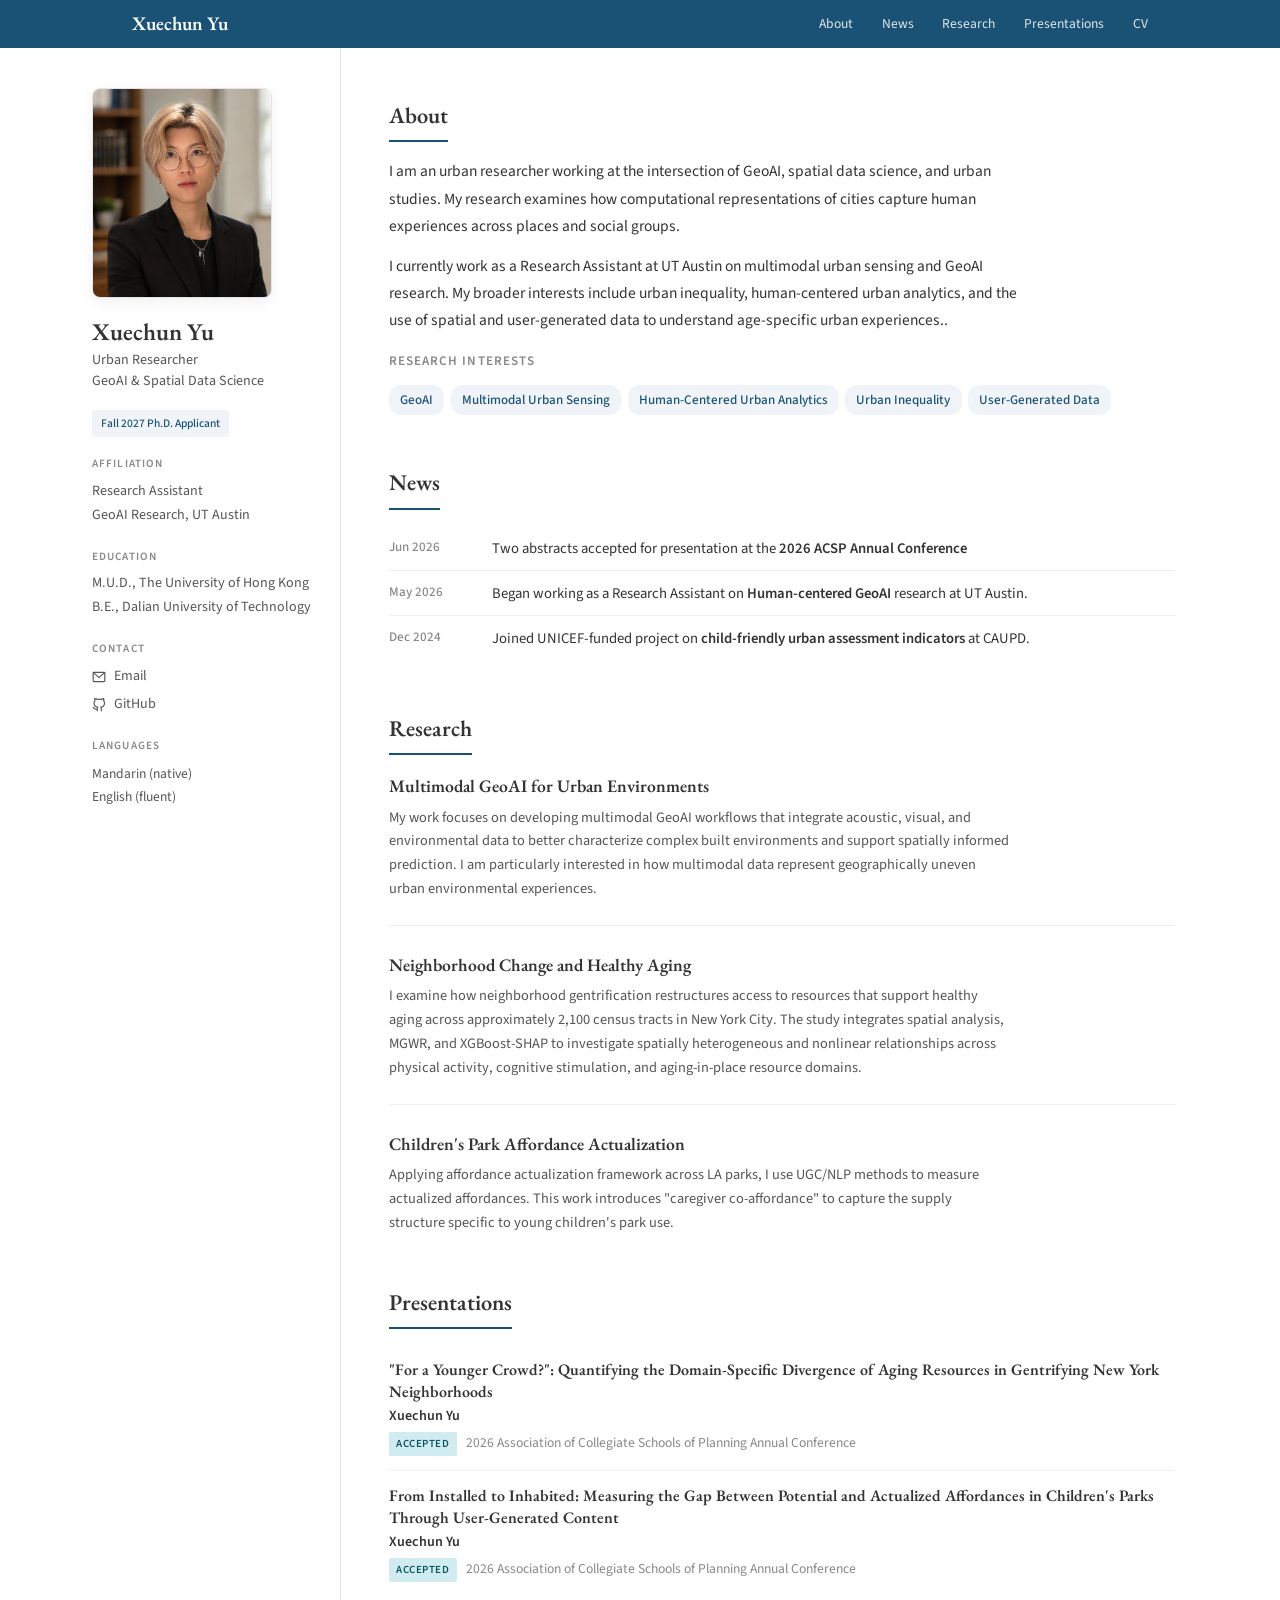
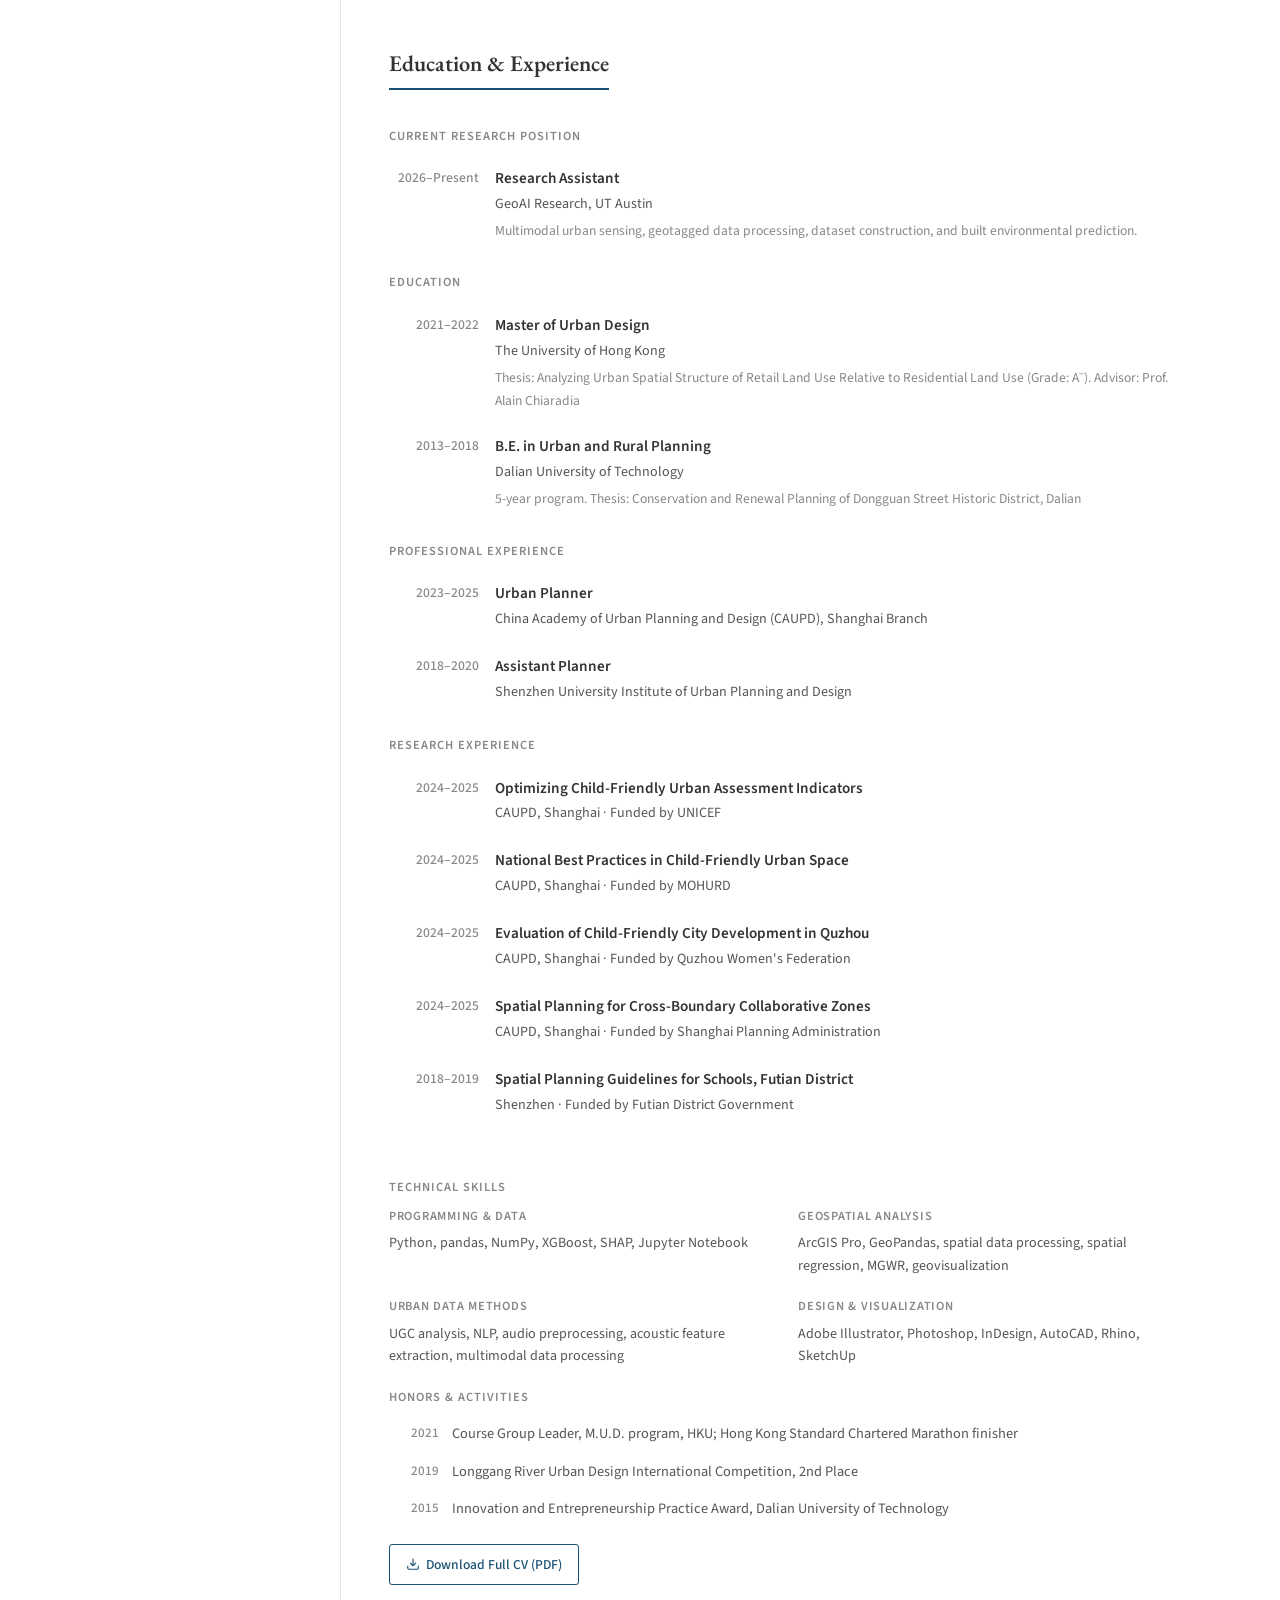
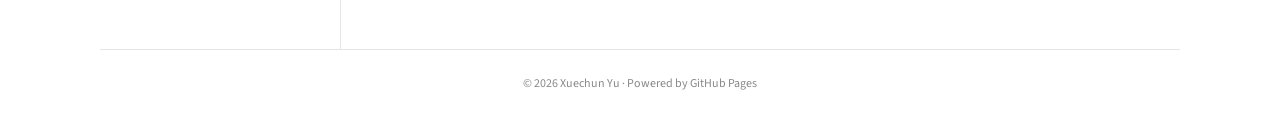
==== commit 1e4083f2: "Update index.html" ====
--- a/index.html
+++ b/index.html
@@ -316,8 +316,6 @@
       </ul>
      </div>
     
-    </div>
-    
     <!-- CV -->
     <div class="section" id="cv">
       <h2 class="section-title">Education &amp; Experience</h2>
@@ -332,6 +330,8 @@
             dataset construction, and built environmental prediction.
         </p>
       </div>
+    </div>
+        
       <div class="cv-subsection-title">Education</div>
       <div class="cv-entry">
         <div class="cv-year">2021–2022</div>
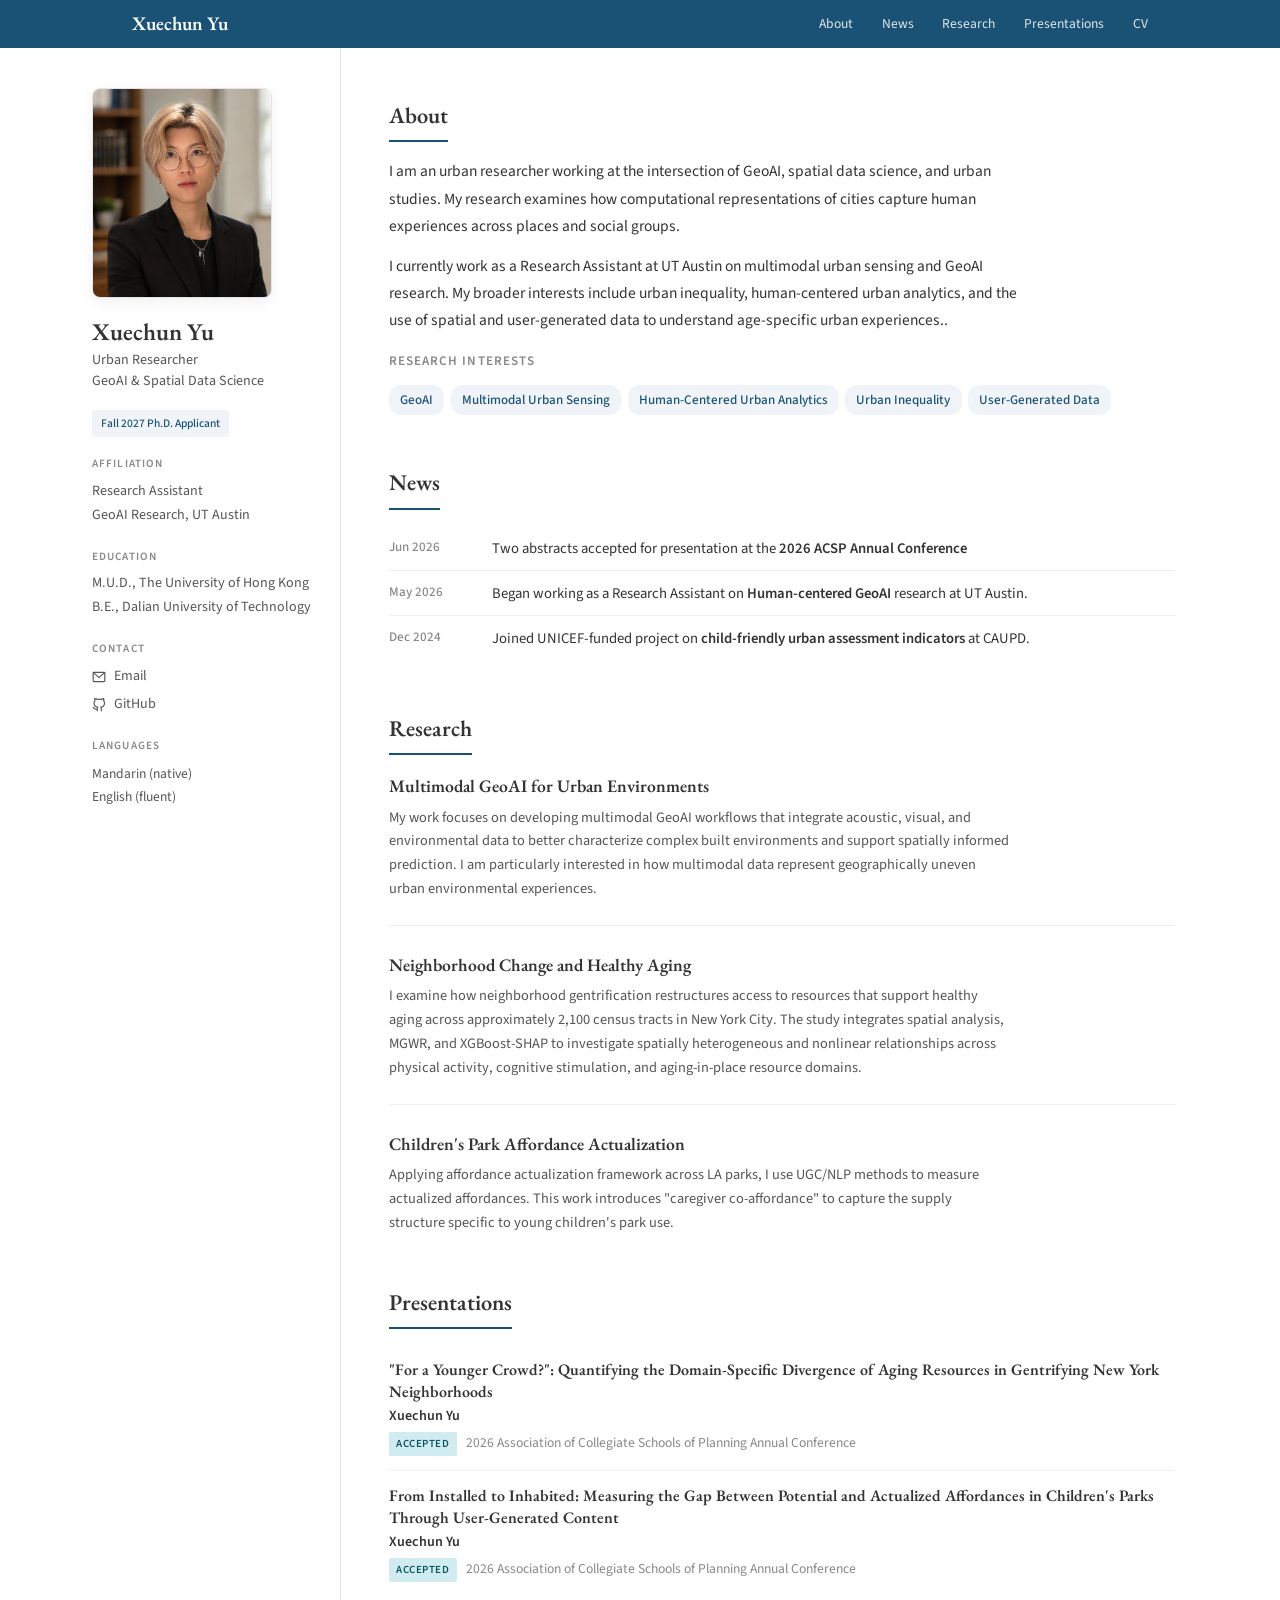
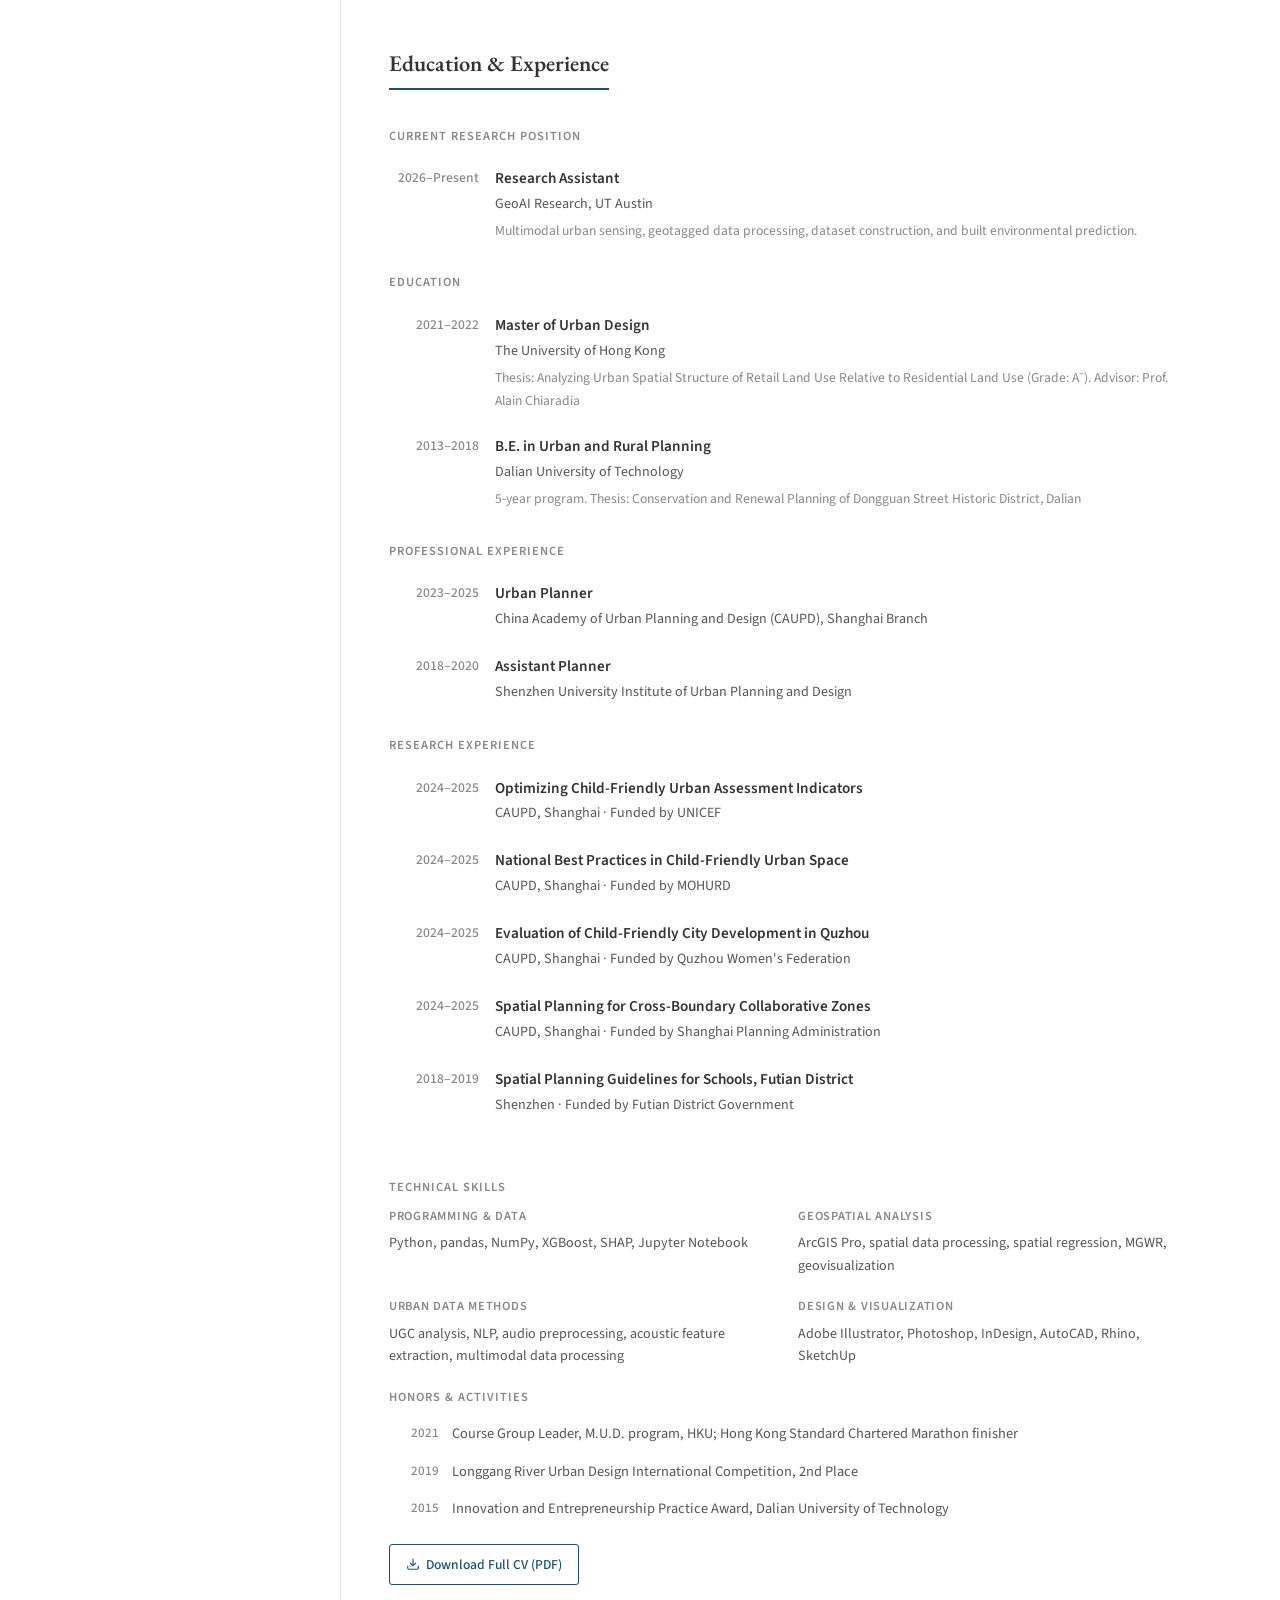
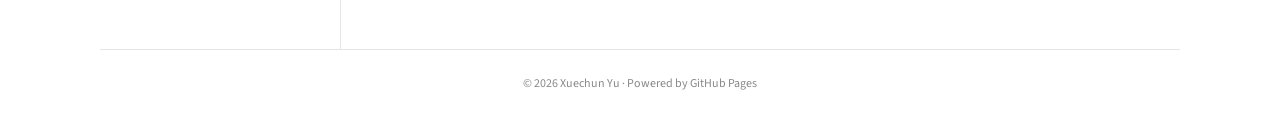
==== commit 732c0a93: "Update index.html" ====
--- a/index.html
+++ b/index.html
@@ -314,7 +314,7 @@
             2026 Association of Collegiate Schools of Planning Annual Conference</div>
         </li>
       </ul>
-     </div>
+    </div>
     
     <!-- CV -->
     <div class="section" id="cv">
@@ -417,7 +417,7 @@
         <div class="skill-group">
           <div class="skill-group-label">Geospatial Analysis</div>
           <p>
-            ArcGIS Pro, GeoPandas, spatial data processing,
+            ArcGIS Pro,  spatial data processing,
             spatial regression, MGWR, geovisualization
           </p>
         </div>
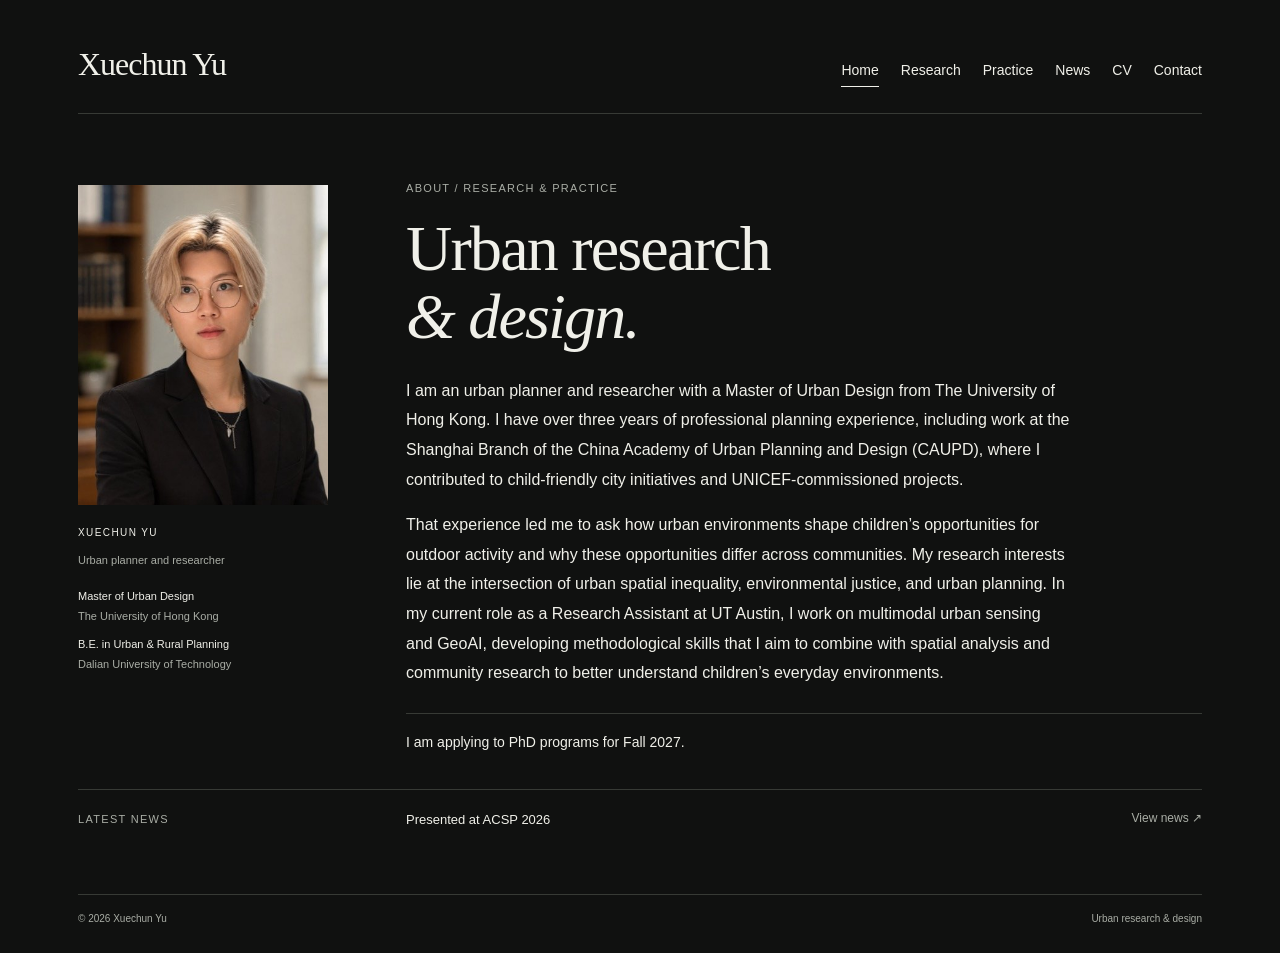
==== commit c9130075: "Publish redesigned Xuechun Yu personal website" ====
--- a/index.html
+++ b/index.html
@@ -1,476 +1,22 @@
-<!DOCTYPE html>
+<!doctype html>
 <html lang="en">
 <head>
-  <meta charset="UTF-8">
-  <meta name="viewport" content="width=device-width, initial-scale=1.0">
-  <title>Xuechun Yu — Urban Researcher | GeoAI & Spatial Data Science</title>
-  <link rel="preconnect" href="https://fonts.googleapis.com">
-  <link rel="preconnect" href="https://fonts.gstatic.com" crossorigin>
-  <link href="https://fonts.googleapis.com/css2?family=EB+Garamond:ital,wght@0,400;0,500;0,600;0,700;1,400;1,500&family=Source+Sans+3:wght@300;400;500;600&display=swap" rel="stylesheet">
-  <style>
-    :root {
-      --bg: #ffffff;
-      --text: #333333;
-      --text-light: #555555;
-      --text-muted: #888888;
-      --accent: #1a5276;
-      --accent-hover: #2471a3;
-      --border: #e5e5e5;
-    }
-    * { margin: 0; padding: 0; box-sizing: border-box; }
-    html { scroll-behavior: smooth; }
-    body {
-      font-family: 'Source Sans 3', -apple-system, sans-serif;
-      background: var(--bg);
-      color: var(--text);
-      font-size: 15.5px;
-      line-height: 1.7;
-      -webkit-font-smoothing: antialiased;
-    }
-    a { color: var(--accent); text-decoration: none; transition: color 0.2s; }
-    a:hover { color: var(--accent-hover); text-decoration: underline; }
-
-    /* NAV */
-    .topnav { background: var(--accent); position: sticky; top: 0; z-index: 100; }
-    .topnav-inner { max-width: 1080px; margin: 0 auto; padding: 0 2rem; height: 48px; display: flex; align-items: center; justify-content: space-between; }
-    .topnav .site-name { font-family: 'EB Garamond', serif; font-size: 1.2rem; font-weight: 600; color: #fff; text-decoration: none; }
-    .topnav-links { display: flex; gap: 1.8rem; }
-    .topnav-links a { color: rgba(255,255,255,0.85); font-size: 0.85rem; text-decoration: none; }
-    .topnav-links a:hover { color: #fff; text-decoration: none; }
-    .mobile-toggle { display: none; background: none; border: none; cursor: pointer; color: #fff; padding: 4px; }
-    .mobile-toggle svg { width: 22px; height: 22px; stroke: currentColor; fill: none; stroke-width: 2; }
-
-    /* LAYOUT */
-    .page-wrapper { max-width: 1160px; margin: 0 auto; display: grid; grid-template-columns: 280px 1fr; min-height: calc(100vh - 48px); }
-
-    /* SIDEBAR */
-    .sidebar { padding: 2.5rem 1.8rem 2rem 2rem; position: sticky; top: 48px; height: fit-content; max-height: calc(100vh - 48px); overflow-y: auto; }
-    .sidebar-photo { width: 180px; height: 210px; border-radius: 8px; box-shadow: 0 4px 14px rgba(0, 0, 0, 0.06); overflow: hidden; background: #eee; margin-bottom: 1.2rem; border: 1px solid var(--border); }
-    .sidebar h1 { font-family: 'EB Garamond', serif; font-size: 1.5rem; font-weight: 600; margin-bottom: 0.2rem; line-height: 1.25; }
-    .sidebar .title-line { font-size: 0.88rem; color: var(--text-light); margin-bottom: 1rem; line-height: 1.5; }
-    .phd-status {
-      display: inline-block;
-      margin-bottom: 1.1rem;
-      padding: 0.22rem 0.55rem;
-      font-size: 0.72rem;
-      color: var(--accent);
-      background: #f0f4f8;
-      border-radius: 3px;
-      font-weight: 500;
-    }
-    .sidebar-section { margin-bottom: 1.2rem; }
-    .sidebar-section-label { font-size: 0.7rem; text-transform: uppercase; letter-spacing: 0.1em; color: var(--text-muted); font-weight: 600; margin-bottom: 0.4rem; }
-    .sidebar-links { list-style: none; }
-    .sidebar-links li { margin-bottom: 0.3rem; }
-    .sidebar-links a { font-size: 0.88rem; display: flex; align-items: center; gap: 0.5rem; color: var(--text-light); text-decoration: none; }
-    .sidebar-links a:hover { color: var(--accent); text-decoration: none; }
-    .sidebar-links svg { width: 14px; height: 14px; flex-shrink: 0; stroke: currentColor; fill: none; stroke-width: 2; stroke-linecap: round; stroke-linejoin: round; }
-    .sidebar-links .filled-icon { fill: currentColor; stroke: none; }
-
-    /* MAIN */
-    .main { padding: 3rem 2.8rem 4rem 3rem; border-left: 1px solid var(--border); }
-    .section { margin-bottom: 3rem; }
-    .section:last-child { margin-bottom: 0; }
-    .section-title { font-family: 'EB Garamond', serif; font-size: 1.4rem; font-weight: 600; margin-bottom: 1rem; padding-bottom: 0.4rem; border-bottom: 2px solid var(--accent); display: inline-block; }
-
-    /* BIO */
-    .bio-text { line-height: 1.75; max-width: 640px; }
-    .bio-text p { margin-bottom: 0.8rem; }
-    .interests-list { display: flex; flex-wrap: wrap; gap: 0.4rem; margin-top: 0.8rem; list-style: none; }
-    .interests-list li { font-size: 0.82rem; padding: 0.25rem 0.7rem; background: #f0f4f8; border-radius: 12px; color: var(--accent); font-weight: 500; }
-
-    /* NEWS */
-    .news-list { list-style: none; }
-    .news-item { display: grid; grid-template-columns: 90px 1fr; gap: 0.8rem; padding: 0.6rem 0; border-bottom: 1px solid #f0f0f0; font-size: 0.92rem; }
-    .news-item:last-child { border-bottom: none; }
-    .news-date { color: var(--text-muted); font-size: 0.82rem; font-weight: 500; }
-    .news-content strong { font-weight: 600; }
-
-    /* PUBLICATIONS */
-    .pub-list { list-style: none; }
-    .pub-item { padding: 0.9rem 0; border-bottom: 1px solid #f0f0f0; }
-    .pub-item:last-child { border-bottom: none; }
-    .pub-title-text { font-family: 'EB Garamond', serif; font-size: 1rem; font-weight: 600; line-height: 1.35; }
-    .pub-authors { font-size: 0.88rem; color: var(--text-light); margin-top: 0.15rem; }
-    .pub-authors .me { font-weight: 600; color: var(--text); }
-    .pub-venue-line { font-size: 0.85rem; color: var(--text-muted); margin-top: 0.15rem; }
-    .pub-badge { display: inline-block; font-size: 0.68rem; font-weight: 600; text-transform: uppercase; letter-spacing: 0.05em; padding: 0.15rem 0.45rem; border-radius: 2px; margin-right: 0.4rem; vertical-align: middle; }
-    .badge-review { background: #fef3cd; color: #856404; }
-    .badge-conf { background: #d1ecf1; color: #0c5460; }
-    .badge-prep { background: #e8e8e8; color: #555555; }
-
-    /* RESEARCH */
-    .research-item { margin-bottom: 1.5rem; padding-bottom: 1.5rem; border-bottom: 1px solid #f0f0f0; }
-    .research-item:last-child { border-bottom: none; padding-bottom: 0; }
-    .research-item h3 { font-family: 'EB Garamond', serif; font-size: 1.1rem; font-weight: 600; margin-bottom: 0.3rem; }
-    .research-item p { font-size: 0.9rem; color: var(--text-light); line-height: 1.65; max-width: 620px; }
-
-    /* CV */
-    .cv-entry { display: grid; grid-template-columns: 90px 1fr; gap: 1rem; padding: 0.7rem 0; }
-    .cv-year { font-size: 0.85rem; color: var(--text-muted); font-weight: 500; text-align: right; }
-    .cv-detail h3 { font-size: 0.95rem; font-weight: 600; margin-bottom: 0.05rem; }
-    .cv-detail .cv-org { font-size: 0.88rem; color: var(--text-light); }
-    .cv-detail p { font-size: 0.85rem; color: var(--text-muted); margin-top: 0.15rem; }
-    .cv-download { display: inline-flex; align-items: center; gap: 0.4rem; margin-top: 1rem; padding: 0.5rem 1rem; border: 1px solid var(--accent); border-radius: 3px; font-size: 0.85rem; font-weight: 500; color: var(--accent); transition: background 0.2s, color 0.2s; }
-    .cv-download:hover { background: var(--accent); color: #fff; text-decoration: none; }
-    .cv-download svg { width: 14px; height: 14px; stroke: currentColor; fill: none; stroke-width: 2; }
-
-    /* SKILLS */
-    .skills-grid { display: grid; 
-                  grid-template-columns: repeat(2, minmax(0, 1fr));
-                  gap: 1.2rem 2rem; 
-                 }
-    @media (max-width: 520px) {
-      .skills-grid {
-        grid-template-columns: 1fr;
-      }
-    }
-    .skill-group { flex: 1; min-width: 200px; }
-    .skill-group-label { font-size: 0.78rem; font-weight: 600; text-transform: uppercase; letter-spacing: 0.06em; color: var(--text-muted); margin-bottom: 0.3rem; }
-    .skill-group p { font-size: 0.88rem; color: var(--text-light); line-height: 1.6; }
-
-    /* HONORS */
-    .honor-item { padding: 0.4rem 0; font-size: 0.9rem; color: var(--text-light); display: grid; grid-template-columns: 50px 1fr; gap: 0.8rem; }
-    .honor-year { font-size: 0.82rem; color: var(--text-muted); font-weight: 500; text-align: right; }
-
-    /* CV SUBSECTION */
-    .cv-subsection-title { font-size: 0.78rem; font-weight: 600; text-transform: uppercase; letter-spacing: 0.08em; color: var(--text-muted); margin-bottom: 0.5rem; margin-top: 1.2rem; }
-
-    footer { max-width: 1080px; margin: 0 auto; padding: 1.5rem 2rem; font-size: 0.75rem; color: var(--text-muted); text-align: center; border-top: 1px solid var(--border); }
-
-    /* RESPONSIVE */
-    @media (max-width: 768px) {
-      .page-wrapper { grid-template-columns: 1fr; padding: 0 1.5rem; }
-      .sidebar { position: static; padding: 2rem 0 1.5rem; display: flex; flex-wrap: wrap; gap: 1.5rem; align-items: flex-start; }
-      .sidebar-photo { width: 120px; height: 140px; }
-      .sidebar-info { flex: 1; min-width: 200px; }
-      .main { border-left: none; border-top: 1px solid var(--border); padding: 2rem 0; }
-    }
-    @media (max-width: 520px) {
-      .topnav-links { display: none; }
-      .mobile-toggle { display: block; }
-      .topnav-links.open { display: flex; flex-direction: column; position: absolute; top: 48px; left: 0; right: 0; background: var(--accent); padding: 1rem 2rem; gap: 0.8rem; }
-    }
-  </style>
+  <meta charset="utf-8">
+  <meta name="viewport" content="width=device-width, initial-scale=1">
+  <meta name="color-scheme" content="dark">
+  <meta name="theme-color" content="#101110">
+  <title>Home | Xuechun Yu</title>
+  <meta name="description" content="Xuechun Yu is an urban planner and researcher whose interests connect children’s geographies, environmental justice, urban planning, and human-centered GeoAI.">
+  <link rel="icon" href="assets/favicon.svg" type="image/svg+xml">
+  <link rel="icon" href="assets/favicon-32.png" sizes="32x32" type="image/png">
+  <link rel="apple-touch-icon" href="assets/apple-touch-icon.png">
+  <link rel="stylesheet" href="assets/styles.css">
 </head>
 <body>
-
-<nav class="topnav">
-  <div class="topnav-inner">
-    <a href="#" class="site-name">Xuechun Yu</a>
-    <div class="topnav-links" id="navLinks">
-      <a href="#about">About</a>
-      <a href="#news">News</a>
-      <a href="#research">Research</a>
-      <a href="#publications">Presentations</a>
-      <a href="#cv">CV</a>
-    </div>
-    <button class="mobile-toggle" onclick="document.getElementById('navLinks').classList.toggle('open')" aria-label="Menu">
-      <svg viewBox="0 0 24 24"><line x1="3" y1="6" x2="21" y2="6"/><line x1="3" y1="12" x2="21" y2="12"/><line x1="3" y1="18" x2="21" y2="18"/></svg>
-    </button>
-  </div>
-</nav>
-
-<div class="page-wrapper">
-
-  <!-- SIDEBAR -->
-  <aside class="sidebar">
-    <div class="sidebar-photo">
-      <img src="yuxuechun.jpg" alt="Xuechun Yu" style="width:100%;height:100%;object-fit:cover;">
-    </div>
-    <div class="sidebar-info">
-      <h1>Xuechun Yu</h1>
-      <div class="title-line">
-        Urban Researcher<br>
-        GeoAI &amp; Spatial Data Science
-      </div>
-      <div class="phd-status">Fall 2027 Ph.D. Applicant</div>
-
-      <div class="sidebar-section">
-        <div class="sidebar-section-label">Affiliation</div>
-        <div style="font-size:0.88rem;color:var(--text-light);">
-          Research Assistant<br>
-          GeoAI Research, UT Austin
-        </div>
-      </div>
-      <div class="sidebar-section">
-        <div class="sidebar-section-label">Education</div>
-        <div style="font-size:0.88rem;color:var(--text-light);">
-          M.U.D., The University of Hong Kong<br>
-          B.E., Dalian University of Technology
-        </div>
-      </div>
-
-      <div class="sidebar-section">
-        <div class="sidebar-section-label">Contact</div>
-        <ul class="sidebar-links">
-          <li><a href="mailto:yuxuechun0628@gmail.com"><svg viewBox="0 0 24 24"><rect x="2" y="4" width="20" height="16" rx="2"/><polyline points="22,4 12,13 2,4"/></svg>Email</a></li>
-          <li><a href="https://github.com/yuxuechun0628" target="_blank"><svg viewBox="0 0 24 24"><path d="M9 19c-5 1.5-5-2.5-7-3m14 6v-3.87a3.37 3.37 0 00-.94-2.61c3.14-.35 6.44-1.54 6.44-7A5.44 5.44 0 0020 4.77 5.07 5.07 0 0019.91 1S18.73.65 16 2.48a13.38 13.38 0 00-7 0C6.27.65 5.09 1 5.09 1A5.07 5.07 0 005 4.77a5.44 5.44 0 00-1.5 3.78c0 5.42 3.3 6.61 6.44 7A3.37 3.37 0 009 18.13V22"/></svg>GitHub</a></li>
-        </ul>
-      </div>
-
-      <div class="sidebar-section">
-        <div class="sidebar-section-label">Languages</div>
-        <div style="font-size:0.85rem;color:var(--text-light);">
-          Mandarin (native)<br>
-          English (fluent)
-        </div>
-      </div>
-    </div>
-  </aside>
-
-  <!-- MAIN -->
-  <main class="main">
-
-    <!-- ABOUT -->
-    <div class="section" id="about">
-      <h2 class="section-title">About</h2>
-      <div class="bio-text">
-        <p>I am an urban researcher working at the intersection of GeoAI, spatial data science, and urban studies. 
-          My research examines how computational representations of cities capture human experiences across places and social groups.
-        </p>
-
-        <p>I currently work as a Research Assistant at UT Austin on multimodal urban sensing and GeoAI research. My broader interests include urban inequality, human-centered urban analytics, and the use of spatial and user-generated data to understand age-specific urban experiences..
-        </p>
-
-      </div>
-      
-      <div style="margin-top:1rem;">
-        <div style="font-size:0.82rem;font-weight:600;color:var(--text-muted);text-transform:uppercase;letter-spacing:0.08em;margin-bottom:0.5rem;">Research Interests</div>
-        <ul class="interests-list">
-          <li>GeoAI</li>
-          <li>Multimodal Urban Sensing</li>
-          <li>Human-Centered Urban Analytics</li>
-          <li>Urban Inequality</li>
-          <li>User-Generated Data</li>
-        </ul>
-      </div>
-    </div>
-
-    <!-- NEWS -->
-    <div class="section" id="news">
-      <h2 class="section-title">News</h2>
-        <ul class="news-list">
-          <li class="news-item">
-            <span class="news-date">Jun 2026</span>
-            <span class="news-content">
-            Two abstracts accepted for presentation at the
-            <strong>2026 ACSP Annual Conference</strong>
-            </span>
-          </li>
-          
-        <li class="news-item">
-          <span class="news-date">May 2026</span>
-          <span class="news-content">
-              Began working as a Research Assistant on
-              <strong>Human-centered GeoAI</strong> research at UT Austin.
-          </span>
-        </li>
-          
-        <li class="news-item">
-          <span class="news-date">Dec 2024</span>
-          <span class="news-content">Joined UNICEF-funded project on <strong>child-friendly urban assessment indicators</strong> at CAUPD.</span>
-        </li>
-      </ul>
-    </div>
-
-    <!-- RESEARCH -->
-    
-    <div class="section" id="research">
-      <h2 class="section-title">Research</h2>    
-      <div class="research-item">
-        <h3>Multimodal GeoAI for Urban Environments</h3>
-        <p>
-          My work focuses on developing multimodal GeoAI workflows that integrate acoustic, visual, and environmental data to better characterize complex built environments and support spatially informed prediction. I am particularly interested in how multimodal data represent geographically uneven urban environmental experiences. 
-        </p>
-      </div>
-      
-      <div class="research-item">
-        <h3>Neighborhood Change and Healthy Aging</h3>
-        <p>
-          I examine how neighborhood gentrification restructures access to resources that support healthy aging across approximately 2,100 census tracts in New York City. The study integrates spatial analysis, MGWR, and XGBoost-SHAP to investigate spatially heterogeneous and nonlinear relationships across physical activity, cognitive stimulation, and aging-in-place resource domains.</p>
-      </div>
-
-      <div class="research-item">
-        <h3>Children's Park Affordance Actualization</h3>
-        <p>Applying affordance actualization framework across LA parks, I use UGC/NLP methods to measure actualized affordances. This work introduces "caregiver co-affordance" to capture the supply structure specific to young children's park use.</p>
-      </div>
-    </div>
-      
-    <!-- PUBLICATIONS -->
-    <div class="section" id="publications">
-      <h2 class="section-title">Presentations</h2>
-      <ul class="pub-list">
-        <li class="pub-item">
-          <div class="pub-title-text">"For a Younger Crowd?": Quantifying the Domain-Specific Divergence of Aging Resources in Gentrifying New York Neighborhoods</div>
-          <div class="pub-authors"><span class="me">Xuechun Yu</span></div>
-          <div class="pub-venue-line"><span class="pub-badge badge-conf">Accepted</span>
-            2026 Association of Collegiate Schools of Planning Annual Conference</div>
-        </li>
-        <li class="pub-item">
-          <div class="pub-title-text">From Installed to Inhabited: Measuring the Gap Between Potential and Actualized Affordances in Children's Parks Through User-Generated Content</div>
-          <div class="pub-authors"><span class="me">Xuechun Yu</span></div>
-          <div class="pub-venue-line"><span class="pub-badge badge-conf">Accepted</span>
-            2026 Association of Collegiate Schools of Planning Annual Conference</div>
-        </li>
-      </ul>
-    </div>
-    
-    <!-- CV -->
-    <div class="section" id="cv">
-      <h2 class="section-title">Education &amp; Experience</h2>
-      <div class="cv-subsection-title">Current Research Position</div>
-      <div class="cv-entry">
-        <div class="cv-year">2026–Present</div>
-        <div class="cv-detail">
-          <h3>Research Assistant</h3>
-          <div class="cv-org">GeoAI Research, UT Austin</div>
-          <p>
-            Multimodal urban sensing, geotagged data processing,
-            dataset construction, and built environmental prediction.
-        </p>
-      </div>
-    </div>
-        
-      <div class="cv-subsection-title">Education</div>
-      <div class="cv-entry">
-        <div class="cv-year">2021–2022</div>
-        <div class="cv-detail">
-          <h3>Master of Urban Design</h3>
-          <div class="cv-org">The University of Hong Kong</div>
-          <p>Thesis: Analyzing Urban Spatial Structure of Retail Land Use Relative to Residential Land Use (Grade: A⁻). Advisor: Prof. Alain Chiaradia</p>
-        </div>
-      </div>
-      <div class="cv-entry">
-        <div class="cv-year">2013–2018</div>
-        <div class="cv-detail">
-          <h3>B.E. in Urban and Rural Planning</h3>
-          <div class="cv-org">Dalian University of Technology</div>
-          <p>5-year program. Thesis: Conservation and Renewal Planning of Dongguan Street Historic District, Dalian</p>
-        </div>
-      </div>
-
-      <div class="cv-subsection-title">Professional Experience</div>
-      <div class="cv-entry">
-        <div class="cv-year">2023–2025</div>
-        <div class="cv-detail">
-          <h3>Urban Planner</h3>
-          <div class="cv-org">China Academy of Urban Planning and Design (CAUPD), Shanghai Branch</div>
-        </div>
-      </div>
-      <div class="cv-entry">
-        <div class="cv-year">2018–2020</div>
-        <div class="cv-detail">
-          <h3>Assistant Planner</h3>
-          <div class="cv-org">Shenzhen University Institute of Urban Planning and Design</div>
-        </div>
-      </div>
-
-      <div class="cv-subsection-title">Research Experience</div>
-      <div class="cv-entry">
-        <div class="cv-year">2024–2025</div>
-        <div class="cv-detail">
-          <h3>Optimizing Child-Friendly Urban Assessment Indicators</h3>
-          <div class="cv-org">CAUPD, Shanghai · Funded by UNICEF</div>
-        </div>
-      </div>
-      <div class="cv-entry">
-        <div class="cv-year">2024–2025</div>
-        <div class="cv-detail">
-          <h3>National Best Practices in Child-Friendly Urban Space</h3>
-          <div class="cv-org">CAUPD, Shanghai · Funded by MOHURD</div>
-        </div>
-      </div>
-      <div class="cv-entry">
-        <div class="cv-year">2024–2025</div>
-        <div class="cv-detail">
-          <h3>Evaluation of Child-Friendly City Development in Quzhou</h3>
-          <div class="cv-org">CAUPD, Shanghai · Funded by Quzhou Women's Federation</div>
-        </div>
-      </div>
-      <div class="cv-entry">
-        <div class="cv-year">2024–2025</div>
-        <div class="cv-detail">
-          <h3>Spatial Planning for Cross-Boundary Collaborative Zones</h3>
-          <div class="cv-org">CAUPD, Shanghai · Funded by Shanghai Planning Administration</div>
-        </div>
-      </div>
-      <div class="cv-entry">
-        <div class="cv-year">2018–2019</div>
-        <div class="cv-detail">
-          <h3>Spatial Planning Guidelines for Schools, Futian District</h3>
-          <div class="cv-org">Shenzhen · Funded by Futian District Government</div>
-        </div>
-      </div>
-
-      </div>
-
-      <div class="cv-subsection-title">Technical Skills</div>
-      <div class="skills-grid">
-        <div class="skill-group">
-          <div class="skill-group-label">Programming &amp; Data</div>
-          <p>
-            Python, pandas, NumPy, XGBoost, SHAP, Jupyter Notebook
-          </p>
-        </div>
-        
-        <div class="skill-group">
-          <div class="skill-group-label">Geospatial Analysis</div>
-          <p>
-            ArcGIS Pro,  spatial data processing,
-            spatial regression, MGWR, geovisualization
-          </p>
-        </div>
-        
-        <div class="skill-group">
-          <div class="skill-group-label">Urban Data Methods</div>
-          <p>
-            UGC analysis, NLP,
-            audio preprocessing, acoustic feature extraction,
-            multimodal data processing
-          </p>
-        </div>
-        
-        <div class="skill-group">
-          <div class="skill-group-label">Design &amp; Visualization</div>
-          <p>
-            Adobe Illustrator, Photoshop, InDesign, AutoCAD, Rhino, SketchUp
-          </p>
-        </div>
-      </div>
-
-      <div class="cv-subsection-title">Honors &amp; Activities</div>
-      <div class="honor-item">
-        <div class="honor-year">2021</div>
-        <div>Course Group Leader, M.U.D. program, HKU; Hong Kong Standard Chartered Marathon finisher</div>
-      </div>
-      <div class="honor-item">
-        <div class="honor-year">2019</div>
-        <div>Longgang River Urban Design International Competition, 2nd Place</div>
-      </div>
-      <div class="honor-item">
-        <div class="honor-year">2015</div>
-        <div>Innovation and Entrepreneurship Practice Award, Dalian University of Technology</div>
-      </div>
-
-      <a class="cv-download" href="#">
-        <svg viewBox="0 0 24 24"><path d="M21 15v4a2 2 0 01-2 2H5a2 2 0 01-2-2v-4"/><polyline points="7 10 12 15 17 10"/><line x1="12" y1="15" x2="12" y2="3"/></svg>
-        Download Full CV (PDF)
-      </a>
-    </div>
-
-  </main>
-</div>
-
-<footer>&copy; 2026 Xuechun Yu &middot; Powered by <a href="https://pages.github.com/" style="color:var(--text-muted);">GitHub Pages</a></footer>
-
-<script>
-  document.querySelectorAll('#navLinks a').forEach(a => {
-    a.addEventListener('click', () => {
-      document.getElementById('navLinks').classList.remove('open');
-    });
-  });
-</script>
-
+  <a class="skip-link" href="#main">Skip to content</a>
+  <div id="xy-pages"><div class="website quiet black"><header><a href="index.html" class="brand ">Xuechun Yu</a><nav aria-label="Main navigation"><a href="index.html"  aria-current="page">Home</a><a href="research.html" >Research</a><a href="practice.html" >Practice</a><a href="news.html" >News</a><a href="cv.html" >CV</a><a href="contact.html" >Contact</a></nav></header>
+  <main id="main"><div class="bio-layout"><aside class="portrait"><img src="assets/images/portrait.jpg" loading="eager" fetchpriority="high" decoding="async" alt="Portrait of Xuechun Yu"><div class="portrait-caption"><span>XUECHUN YU</span><span>Urban planner and researcher</span><span class="education"><strong>Master of Urban Design</strong><br>The University of Hong Kong<br><strong>B.E. in Urban &amp; Rural Planning</strong><br>Dalian University of Technology</span></div></aside><div class="bio"><div class="eyebrow">ABOUT / RESEARCH &amp; PRACTICE</div><h1>Urban research<br><em>&amp; design.</em></h1><div class="copy"><p>I am an urban planner and researcher with a Master of Urban Design from The University of Hong Kong. I have over three years of professional planning experience, including work at the Shanghai Branch of the China Academy of Urban Planning and Design (CAUPD), where I contributed to child-friendly city initiatives and UNICEF-commissioned projects.</p><p>That experience led me to ask how urban environments shape children’s opportunities for outdoor activity and why these opportunities differ across communities. My research interests lie at the intersection of urban spatial inequality, environmental justice, and urban planning. In my current role as a Research Assistant at UT Austin, I work on multimodal urban sensing and GeoAI, developing methodological skills that I aim to combine with spatial analysis and community research to better understand children’s everyday environments.</p></div><p class="application">I am applying to PhD programs for Fall 2027.</p></div></div><div class="recent"><span class="eyebrow">LATEST NEWS</span><a href="news.html" >Presented at ACSP 2026 <span>View news ↗</span></a></div></main>
+  <footer><span>© 2026 Xuechun Yu</span><span>Urban research &amp; design</span></footer>
+  </div></div>
 </body>
 </html>
--- a/assets/styles.css
+++ b/assets/styles.css
@@ -0,0 +1,110 @@
+
+#xy-pages .website{--p-bg:light-dark(#ffffff,#191a19);--p-text:light-dark(#20231f,#efefea);--p-muted:light-dark(#687066,#b5bcb1);--p-line:light-dark(#dce0d9,#444940);--p-link:light-dark(#364631,#c5d2bc);background:var(--p-bg);color:var(--p-text);padding:30px 42px 22px;min-height:770px;display:flex;flex-direction:column;font-family:Arial,Helvetica,sans-serif;font-size:14px;line-height:1.65;box-sizing:border-box}
+#xy-pages *{box-sizing:border-box}#xy-pages button{font:inherit;color:inherit;background:none;border:0;padding:0;text-align:left}#xy-pages header{display:flex;justify-content:space-between;align-items:baseline;gap:24px;padding:0 0 22px;border-bottom:1px solid var(--p-line)}#xy-pages .brand{font-family:Georgia,serif;font-size:27px;letter-spacing:-1px;white-space:nowrap}#xy-pages nav{display:flex;flex-wrap:wrap;gap:22px;align-items:center}#xy-pages nav button{font-size:12px;position:relative;padding:5px 0}#xy-pages nav button[aria-current="page"]::after{content:"";position:absolute;left:0;right:0;bottom:0;height:1px;background:var(--p-text)}#xy-pages nav button:hover{color:var(--p-link)}#xy-pages main{flex:1;min-width:0}#xy-pages .bio-layout{display:grid;grid-template-columns:205px minmax(0,1fr);gap:65px;margin:58px 0 34px;align-items:start}#xy-pages .portrait{padding-top:6px}#xy-pages .portrait img{width:100%;height:252px;object-fit:cover;object-position:center 32%;display:block}#xy-pages .portrait-caption{font-size:11px;line-height:1.7;color:var(--p-muted);display:grid;gap:10px;margin-top:19px}#xy-pages .portrait-caption>span:first-child{font-size:10px;letter-spacing:1.4px;color:var(--p-text)}#xy-pages .eyebrow{font-size:10px;letter-spacing:1.3px;color:var(--p-muted)}#xy-pages h1{font-family:Georgia,'Times New Roman',serif;font-size:52px;font-weight:400;line-height:1.04;letter-spacing:-1.8px;margin:18px 0 24px}#xy-pages h1 em{font-weight:400}#xy-pages .quiet h1 em br{display:none}#xy-pages .copy{max-width:545px}#xy-pages p{margin:0 0 16px}#xy-pages .copy p{font-size:14px;color:var(--p-text);line-height:1.75}#xy-pages .inline-link{font-size:12px;color:var(--p-link);border-bottom:1px solid var(--p-line);padding:4px 0;margin-top:6px}#xy-pages .inline-link span{margin-left:14px}#xy-pages .recent{display:grid;grid-template-columns:205px 1fr;gap:65px;border-top:1px solid var(--p-line);padding:19px 0 24px;align-items:center}#xy-pages .recent button{font-size:12px;display:flex;justify-content:space-between;gap:12px;flex-wrap:wrap}#xy-pages .recent button span{color:var(--p-muted);font-size:11px}#xy-pages footer{display:flex;justify-content:space-between;gap:20px;font-size:10px;color:var(--p-muted);padding-top:16px;border-top:1px solid var(--p-line)}#xy-pages .type .brand{font-family:Arial,sans-serif;font-size:25px}#xy-pages .type .bio-layout{grid-template-columns:minmax(0,1fr) 210px;gap:70px;margin-top:42px}#xy-pages .type .portrait{grid-column:2;grid-row:1;margin-top:53px}#xy-pages .type .bio{grid-column:1;grid-row:1}#xy-pages .type h1{font-size:65px;line-height:1;letter-spacing:-2.2px}#xy-pages .type .portrait img{height:272px}#xy-pages .type .copy p{font-size:13px;line-height:1.75}#xy-pages .type .recent{grid-template-columns:130px 1fr;gap:30px}#xy-pages .page-intro{margin:40px 0 30px}#xy-pages .page-intro p{color:var(--p-muted)}#xy-pages h2{font-family:Georgia,serif;font-size:30px;line-height:1.15;font-weight:400;margin:15px 0}#xy-pages .directions{display:grid;grid-template-columns:1fr 1fr;gap:40px;border-top:1px solid var(--p-line);padding-top:26px}#xy-pages .directions h2{font-size:39px}#xy-pages .directions p{color:var(--p-muted)}#xy-pages .note{font-size:11px;color:var(--p-muted);margin:26px 0}#xy-pages .work-list>div{border-top:1px solid var(--p-line);display:grid;grid-template-columns:50px 1fr;align-items:center;gap:18px;padding:14px 0}#xy-pages .work-list h2{font-size:24px;margin:0}#xy-pages .work-list span{font-size:11px;color:var(--p-muted)}#xy-pages .talk{border-top:1px solid var(--p-line);padding:24px 0 15px}#xy-pages .talk p{max-width:630px;color:var(--p-muted)}#xy-pages .cv-row{display:grid;grid-template-columns:150px 1fr;gap:30px;border-top:1px solid var(--p-line);padding:20px 0}#xy-pages .cv-row>span,#xy-pages .contact-row>span{font-size:10px;letter-spacing:1px;color:var(--p-muted)}#xy-pages .cv-row h2{font-size:24px;margin-top:0}#xy-pages .contact-row{display:grid;grid-template-columns:150px 1fr;gap:30px;border-top:1px solid var(--p-line);padding:22px 0}#xy-pages a{color:var(--p-text);text-decoration:none;overflow-wrap:anywhere}#xy-pages a:hover{text-decoration:underline}
+@media(max-width:750px){#xy-pages .website{padding:26px 25px;min-height:1000px}#xy-pages header{display:block}#xy-pages nav{margin-top:20px;gap:20px}#xy-pages .bio-layout{grid-template-columns:155px 1fr;gap:28px;margin-top:38px}#xy-pages .portrait img{height:208px}#xy-pages h1{font-size:39px}#xy-pages .type .bio-layout{grid-template-columns:1fr 165px;gap:30px}#xy-pages .type .portrait img{height:220px}#xy-pages .type h1{font-size:49px}#xy-pages .recent{grid-template-columns:155px 1fr;gap:28px}#xy-pages footer{flex-wrap:wrap}}
+@media(max-width:480px){#xy-pages .website{padding:24px 20px;min-height:1200px}#xy-pages nav{gap:17px}#xy-pages nav button{font-size:11px;min-height:40px}#xy-pages .bio-layout,#xy-pages .type .bio-layout{display:flex;flex-direction:column;gap:30px}#xy-pages .portrait,#xy-pages .type .portrait{display:grid;grid-template-columns:125px 1fr;gap:20px;align-items:end;margin:0;padding:0;width:100%}#xy-pages .portrait img,#xy-pages .type .portrait img{height:161px}#xy-pages .portrait-caption{margin:0}#xy-pages .type .bio{order:1}#xy-pages h1,#xy-pages .type h1{font-size:46px}#xy-pages .recent,#xy-pages .type .recent{grid-template-columns:1fr;gap:10px}#xy-pages .directions,#xy-pages .cv-row,#xy-pages .contact-row{grid-template-columns:1fr;gap:16px}#xy-pages .directions h2{font-size:33px}}
+
+
+#xy-pages .website.white{color-scheme:light;--p-bg:#ffffff;--p-text:#20231f;--p-muted:#687066;--p-line:#dce0d9;--p-link:#364631}
+#xy-pages .website.black{color-scheme:dark;--p-bg:#101110;--p-text:#f0f0e9;--p-muted:#a9ada5;--p-line:#373a35;--p-link:#e0e6da}
+#xy-pages .application{margin:22px 0 0;padding-top:17px;border-top:1px solid var(--p-line);font-size:13px;line-height:1.7;color:var(--p-text)}
+#xy-pages .application strong{font-weight:500}
+#xy-pages .news-item{border-top:1px solid var(--p-line);padding:25px 0 18px}
+#xy-pages .news-item p{max-width:620px;color:var(--p-muted)}
+#xy-pages .website h1{font-size:var(--profile-heading-size,52px)}
+@media(max-width:750px){#xy-pages .website h1{font-size:39px}}
+@media(max-width:480px){#xy-pages .website h1{font-size:43px}}
+
+
+#xy-pages .website{color-scheme:dark;--p-bg:#101110;--p-text:#f0f0e9;--p-muted:#a9ada5;--p-line:#373a35;--p-link:#e0e6da;min-height:760px;padding:30px 42px 22px}
+#xy-pages .website h1{font-size:58px;line-height:1.07}#xy-pages .section-opening{display:grid;grid-template-columns:1fr 1fr;gap:45px;align-items:end;margin:44px 0 35px}#xy-pages .section-opening h1{margin:15px 0 0}#xy-pages .section-opening>p{font-size:13px;line-height:1.75;color:var(--p-muted);margin:0 0 3px}#xy-pages .section-label{display:flex;justify-content:space-between;gap:20px;font-size:10px;letter-spacing:1.1px;color:var(--p-muted);border-top:1px solid var(--p-line);padding:16px 0 22px}#xy-pages .section-label>span:last-child{letter-spacing:0}
+#xy-pages .research-feature{display:grid;grid-template-columns:1.07fr 1fr;gap:35px;align-items:center;padding-bottom:32px;margin-bottom:32px;border-bottom:1px solid var(--p-line)}#xy-pages .research-image{display:block;width:100%;background:#f8f8f6;overflow:hidden}#xy-pages .research-image img{display:block;width:100%;height:270px;object-fit:contain}#xy-pages .project-title{font-family:Georgia,serif;display:block;font-size:34px;line-height:1.12;letter-spacing:-.7px;margin:16px 0}#xy-pages .project-title:hover{text-decoration:underline;text-decoration-thickness:1px;text-underline-offset:5px}#xy-pages .research-copy p{font-size:13px;color:var(--p-muted);line-height:1.7}#xy-pages .method-line{font-size:10px;color:var(--p-muted);margin:18px 0 11px}#xy-pages .affordance-visual{display:flex;flex-direction:column;justify-content:space-between;width:100%;min-height:275px;padding:25px;background:#20231f;color:#f0f0e9}#xy-pages .aff-title{font-family:Georgia,serif;font-size:39px;line-height:1.03;letter-spacing:-1px;margin:24px 0}#xy-pages .aff-flow{display:flex;align-items:center;justify-content:space-between;gap:10px;font-size:11px;padding:14px 0;border-top:1px solid #50564c;border-bottom:1px solid #50564c}#xy-pages .aff-foot{font-size:10px;color:#aeb8a5;margin-top:13px}#xy-pages .additional-research{padding-bottom:22px}#xy-pages .research-index{display:grid;grid-template-columns:125px 1fr 20px;gap:20px;align-items:baseline;width:100%;margin-top:20px}#xy-pages .research-index>span:first-child{font-size:11px;color:var(--p-muted)}#xy-pages .research-index>span:nth-child(2){font-family:Georgia,serif;font-size:24px;line-height:1.2}#xy-pages .practice-bridge{display:flex;justify-content:space-between;align-items:center;gap:40px;border-top:1px solid var(--p-line);padding:22px 0;margin-top:10px}#xy-pages .practice-bridge p{font-size:12px;max-width:430px;color:var(--p-muted);margin:0}
+#xy-pages .practice-grid{display:grid;grid-template-columns:1fr 1fr;gap:38px 28px;margin-bottom:35px}#xy-pages .practice-entry{display:flex;flex-direction:column;width:100%;min-width:0}#xy-pages .work-image{display:block;width:100%;height:255px;overflow:hidden;background:#e5e7e2}#xy-pages .work-image img{display:block;width:100%;height:100%;object-fit:contain;transition:transform .18s}#xy-pages .practice-entry:hover .work-image img{transform:scale(1.025)}#xy-pages .work-meta{font-size:9px;letter-spacing:1px;color:var(--p-muted);margin:17px 0 9px}#xy-pages .work-title{display:flex;justify-content:space-between;gap:12px;font-family:Georgia,serif;font-size:27px;line-height:1.15;width:100%}#xy-pages .work-title>span{font-family:Arial,sans-serif;font-size:16px}#xy-pages .work-subtitle{font-size:11px;color:var(--p-muted);margin-top:9px}
+#xy-pages .return-link{font-size:11px;margin:28px 0 20px;color:var(--p-muted)}#xy-pages .detail-opening h1{font-size:51px;max-width:760px;margin:14px 0 18px}#xy-pages .detail-deck{font-size:16px;color:var(--p-muted);max-width:730px;line-height:1.65;margin-bottom:28px}#xy-pages .detail-figure{margin:0 0 34px}#xy-pages .detail-figure img{display:block;width:100%;max-height:560px;object-fit:contain;background:#eef0eb}#xy-pages figcaption{font-size:10px;color:var(--p-muted);padding-top:9px;line-height:1.6}#xy-pages .detail-body{display:grid;grid-template-columns:210px minmax(0,1fr);gap:55px;padding:24px 0;border-top:1px solid var(--p-line)}#xy-pages .detail-meta p{font-size:12px;color:var(--p-muted);white-space:pre-line;margin:10px 0 25px}#xy-pages .detail-body h2{font-size:29px;margin:0 0 15px}#xy-pages .detail-body>div>p{font-size:14px;color:var(--p-muted);margin-bottom:28px;line-height:1.8}#xy-pages .detail-output{border-top:1px solid var(--p-line);padding-top:17px}#xy-pages .detail-output p{font-size:12px;color:var(--p-muted);margin-top:10px}#xy-pages .detail-figure[hidden]{display:none}
+#xy-pages .cv-heading{text-align:center;padding:46px 0 24px}#xy-pages .cv-heading h1{font-size:66px;margin:13px 0 10px}#xy-pages .document-top{border-top:1px solid var(--p-line);padding:24px 0 18px;display:flex;justify-content:space-between;gap:20px;font-size:12px;color:var(--p-muted)}#xy-pages .download-link{color:var(--p-text);text-decoration:underline;text-underline-offset:4px}#xy-pages .pdf-viewer{background:#2b2d2a}#xy-pages .pdf-toolbar{display:flex;align-items:center;gap:25px;flex-wrap:wrap;min-height:56px;padding:9px 18px;background:#252724;border-bottom:1px solid #464a42;font-size:12px}#xy-pages .page-controls{display:flex;align-items:center;gap:18px}#xy-pages .page-controls button{width:27px;height:31px;text-align:center;font-size:25px;line-height:1}#xy-pages .page-controls button:disabled{opacity:.3}#xy-pages .zoom-control{display:flex;align-items:center;gap:9px;font-size:11px;color:#c1c6ba}#xy-pages .zoom-control select{font:inherit;color:#eee;background:#343830;border:1px solid #50564b;border-radius:0;padding:6px 10px}#xy-pages .reader-label{margin-left:auto;color:#b5bbae;font-size:10px}#xy-pages .paper-scroll{height:600px;overflow:auto;padding:18px;scrollbar-color:#757c6c #292d26}#xy-pages .paper-scroll img{display:block;width:100%;max-width:none;height:auto;background:#fff}#xy-pages .cv-note{font-size:10px;color:var(--p-muted);margin:16px 0 26px}
+#xy-pages main>.inline-link{margin-bottom:26px}#xy-pages button:focus-visible,#xy-pages a:focus-visible,#xy-pages select:focus-visible{outline:2px solid #c9d4bf;outline-offset:5px}
+@media(max-width:750px){#xy-pages .website{padding:25px;min-height:760px}#xy-pages .website h1{font-size:46px}#xy-pages .section-opening{gap:25px}#xy-pages .research-feature{gap:23px}#xy-pages .project-title{font-size:28px}#xy-pages .aff-title{font-size:32px}#xy-pages .research-image img{height:250px}#xy-pages .work-image{height:205px}#xy-pages .work-title{font-size:23px}#xy-pages .detail-body{grid-template-columns:160px 1fr;gap:28px}#xy-pages .paper-scroll{height:570px;padding:12px}}
+@media(max-width:540px){#xy-pages .website{padding:22px 20px}#xy-pages .section-opening{grid-template-columns:1fr;gap:20px;margin-top:30px}#xy-pages .research-feature{grid-template-columns:1fr;gap:25px}#xy-pages .research-image img{height:auto}#xy-pages .project-title{font-size:32px}#xy-pages .practice-grid{grid-template-columns:1fr;gap:32px}#xy-pages .work-image{height:250px}#xy-pages .work-title{font-size:28px}#xy-pages .practice-bridge{display:block}#xy-pages .practice-bridge .inline-link{margin-top:18px}#xy-pages .research-index{grid-template-columns:1fr 20px;gap:8px}#xy-pages .research-index>span:first-child{grid-column:1/-1}#xy-pages .detail-body{grid-template-columns:1fr;gap:10px}#xy-pages .detail-meta{display:grid;grid-template-columns:90px 1fr;gap:15px}#xy-pages .detail-meta p{margin:0 0 15px}#xy-pages .detail-opening h1{font-size:39px}#xy-pages .pdf-toolbar{padding:9px 12px;gap:15px}#xy-pages .reader-label{display:none}#xy-pages .paper-scroll{height:460px;padding:8px}#xy-pages .document-top{font-size:11px}#xy-pages .page-controls button{min-height:40px;min-width:35px}#xy-pages .section-label{flex-wrap:wrap}}
+@media(prefers-reduced-motion:reduce){#xy-pages .work-image img{transition:none}}
+
+html{background:#101110;scroll-behavior:smooth}
+body{margin:0;background:#101110;color:#f0f0e9;font-family:Arial,Helvetica,sans-serif}
+#xy-pages .website{max-width:1240px;margin:0 auto;padding:38px 58px 25px;min-height:100vh}
+#xy-pages main{min-width:0}
+#xy-pages header a{color:inherit;text-decoration:none}
+#xy-pages nav a{font-size:14px;position:relative;padding:5px 0;display:inline-block}
+#xy-pages nav a[aria-current="page"]::after{content:"";position:absolute;left:0;right:0;bottom:0;height:1px;background:var(--p-text)}
+#xy-pages .brand{display:inline-block;font-family:Georgia,serif;font-size:32px}
+#xy-pages .bio-layout{grid-template-columns:250px minmax(0,1fr);gap:78px;margin-top:65px}
+#xy-pages .portrait img{height:320px}
+#xy-pages .education{font-size:11px;line-height:1.8}
+#xy-pages .education strong{display:inline-block;margin-top:8px;font-weight:400;color:var(--p-text)}
+#xy-pages .website h1{font-size:64px}
+#xy-pages .copy{max-width:665px}
+#xy-pages .copy p{font-size:16px;line-height:1.85}
+#xy-pages .application{font-size:14px;margin-top:25px}
+#xy-pages .recent{grid-template-columns:250px 1fr;gap:78px;margin-top:25px}
+#xy-pages .recent>a{font-size:13px;display:flex;justify-content:space-between;gap:15px;flex-wrap:wrap}
+#xy-pages .recent>a span{font-size:12px;color:var(--p-muted)}
+#xy-pages .inline-link,#xy-pages .return-link{display:inline-block}
+#xy-pages .return-link{padding:8px 0}
+#xy-pages .section-opening>p,#xy-pages .research-copy p{font-size:15px}
+#xy-pages .project-title{font-size:38px}
+#xy-pages .method-line,#xy-pages .work-subtitle{font-size:12px}
+#xy-pages .work-meta,#xy-pages .eyebrow,#xy-pages .section-label{font-size:11px}
+#xy-pages .research-image img{height:305px}
+#xy-pages .research-text{align-items:start;padding-top:18px;padding-bottom:38px}
+#xy-pages .research-text .research-copy{padding-top:30px}
+#xy-pages .research-text .project-title{margin-bottom:0}
+#xy-pages .affordance-visual{min-height:305px}
+#xy-pages .practice-entry,#xy-pages .research-image,#xy-pages .affordance-visual{text-decoration:none}
+#xy-pages .work-image{height:auto;aspect-ratio:16/10;background:#1b1e19}
+#xy-pages .work-image img{object-fit:cover;object-position:center;filter:grayscale(1);transition:filter .35s ease}
+#xy-pages .practice-entry:hover .work-image img{transform:none}
+#xy-pages .work-meta{line-height:1.6}
+#xy-pages .work-title{line-height:1.2}
+#xy-pages .work-subtitle{line-height:1.65}
+#xy-pages .practice-entry:focus-visible .work-image img{filter:grayscale(0)}
+#xy-pages .practice-entry:hover,#xy-pages .research-image:hover,#xy-pages .affordance-visual:hover{text-decoration:none}
+@media(hover:hover){#xy-pages .practice-entry:hover .work-image img{filter:grayscale(0)}}
+@media(hover:none){#xy-pages .practice-entry:active .work-image img{filter:grayscale(0)}}
+@media(max-width:540px){#xy-pages .research-text{gap:12px}#xy-pages .research-text .research-copy{padding-top:0}}
+
+#xy-pages footer{margin-top:40px}
+#xy-pages .academic-opening{margin:44px 0 26px}
+#xy-pages .academic-opening h1{margin:0}
+#xy-pages .research-sections{display:flex;flex-wrap:wrap;gap:12px 26px;margin:0;padding:0 0 22px}
+#xy-pages .research-sections a{font-size:13px;color:var(--p-muted);padding:4px 0}
+#xy-pages .academic-section{display:grid;grid-template-columns:240px minmax(0,1fr);gap:50px;border-top:1px solid var(--p-line);padding:34px 0 40px;scroll-margin-top:25px}
+#xy-pages .academic-section h2{font-size:26px;line-height:1.25;margin:0}
+#xy-pages .academic-content{font-size:15px;line-height:1.8;color:var(--p-muted)}
+#xy-pages .academic-content p:last-child{margin-bottom:0}
+#xy-pages .academic-content h3{font-family:Arial,Helvetica,sans-serif;font-size:17px;font-weight:500;line-height:1.5;color:var(--p-text);margin:0 0 8px}
+#xy-pages .academic-entry-head{display:flex;flex-wrap:wrap;justify-content:space-between;gap:0 20px;align-items:baseline}
+#xy-pages .academic-date,#xy-pages .academic-meta{font-size:12px;color:var(--p-muted)}
+#xy-pages .academic-date{white-space:nowrap}
+#xy-pages .academic-affiliation{font-size:13px;color:var(--p-text);margin:2px 0 16px}
+#xy-pages .academic-content h4{font-size:12px;font-weight:400;color:var(--p-text);letter-spacing:.7px;text-transform:uppercase;margin:26px 0 16px}
+#xy-pages .experience-projects{margin:0;padding:0;list-style:none}
+#xy-pages .experience-projects li{margin:0 0 23px;padding-left:16px;border-left:1px solid var(--p-line)}
+#xy-pages .experience-projects h5{font-size:14px;font-weight:400;line-height:1.6;color:var(--p-text);margin:0 0 4px}
+#xy-pages .experience-projects p{font-size:13px;margin:4px 0 0}
+#xy-pages .experience-projects p.academic-meta{font-size:12px}
+#xy-pages .experience-entry+.experience-entry{border-top:1px solid var(--p-line);margin-top:30px;padding-top:26px}
+#xy-pages .interest-keywords{font-size:12px;margin-top:22px;color:var(--p-text)}
+#xy-pages .conference-list{list-style:none;padding:0;margin:0}
+#xy-pages .conference-list li+li{margin-top:28px}
+#xy-pages .conference-list strong{font-weight:500;color:var(--p-text)}
+#xy-pages .conference-list p{margin-bottom:8px}
+#xy-pages .conference-status{font-size:12px;color:var(--p-text)}
+#xy-pages .ongoing-list article+article{margin-top:24px}
+#xy-pages .ongoing-list h3{font-size:16px;margin-bottom:5px}
+@media(max-width:1000px){#xy-pages .academic-section{grid-template-columns:190px minmax(0,1fr);gap:32px}#xy-pages .academic-section h2{font-size:23px}}
+@media(max-width:750px){#xy-pages .academic-section{grid-template-columns:1fr;gap:22px;padding:28px 0}#xy-pages .academic-section h2 br{display:none}#xy-pages .academic-content{font-size:14px}#xy-pages .research-sections{margin-top:0;gap:8px 20px}#xy-pages .research-sections a{min-height:32px;font-size:12px}}
+.skip-link{position:absolute;left:15px;top:-100px;color:#101110;background:#f0f0e9;padding:10px;z-index:10}
+.skip-link:focus{top:15px}
+#xy-pages a:focus-visible{outline:2px solid #d8e3cd;outline-offset:5px}
+@media(max-width:1000px){#xy-pages .website{padding:30px 38px}#xy-pages header{gap:25px}#xy-pages nav{gap:18px}#xy-pages .bio-layout{grid-template-columns:205px minmax(0,1fr);gap:45px}#xy-pages .portrait img{height:260px}#xy-pages .website h1{font-size:53px}#xy-pages .recent{grid-template-columns:205px 1fr;gap:45px}}
+@media(max-width:750px){#xy-pages .website{padding:25px}#xy-pages header{display:block}#xy-pages nav{margin-top:18px;gap:23px}#xy-pages nav a{font-size:13px;min-height:35px}#xy-pages .bio-layout{grid-template-columns:160px minmax(0,1fr);gap:30px;margin-top:38px}#xy-pages .portrait img{height:206px}#xy-pages .website h1{font-size:41px}#xy-pages .copy p{font-size:14px}#xy-pages .recent{grid-template-columns:160px 1fr;gap:30px}#xy-pages .project-title{font-size:30px}#xy-pages .research-copy p{font-size:14px}}
+@media(max-width:540px){#xy-pages .website{padding:24px 20px}#xy-pages nav{gap:19px}#xy-pages nav a{font-size:12px;min-height:40px}#xy-pages .bio-layout{display:flex;flex-direction:column;gap:30px}#xy-pages .portrait{display:grid;grid-template-columns:125px 1fr;gap:22px;align-items:end;width:100%;padding:0}#xy-pages .portrait img{height:162px}#xy-pages .portrait-caption{margin:0}#xy-pages .bio{width:100%}#xy-pages .website h1{font-size:43px}#xy-pages .copy p{font-size:15px}#xy-pages .recent{grid-template-columns:1fr;gap:12px}#xy-pages .research-image img{height:auto}#xy-pages .detail-opening h1{font-size:38px}}
+@media(prefers-reduced-motion:reduce){html{scroll-behavior:auto}}
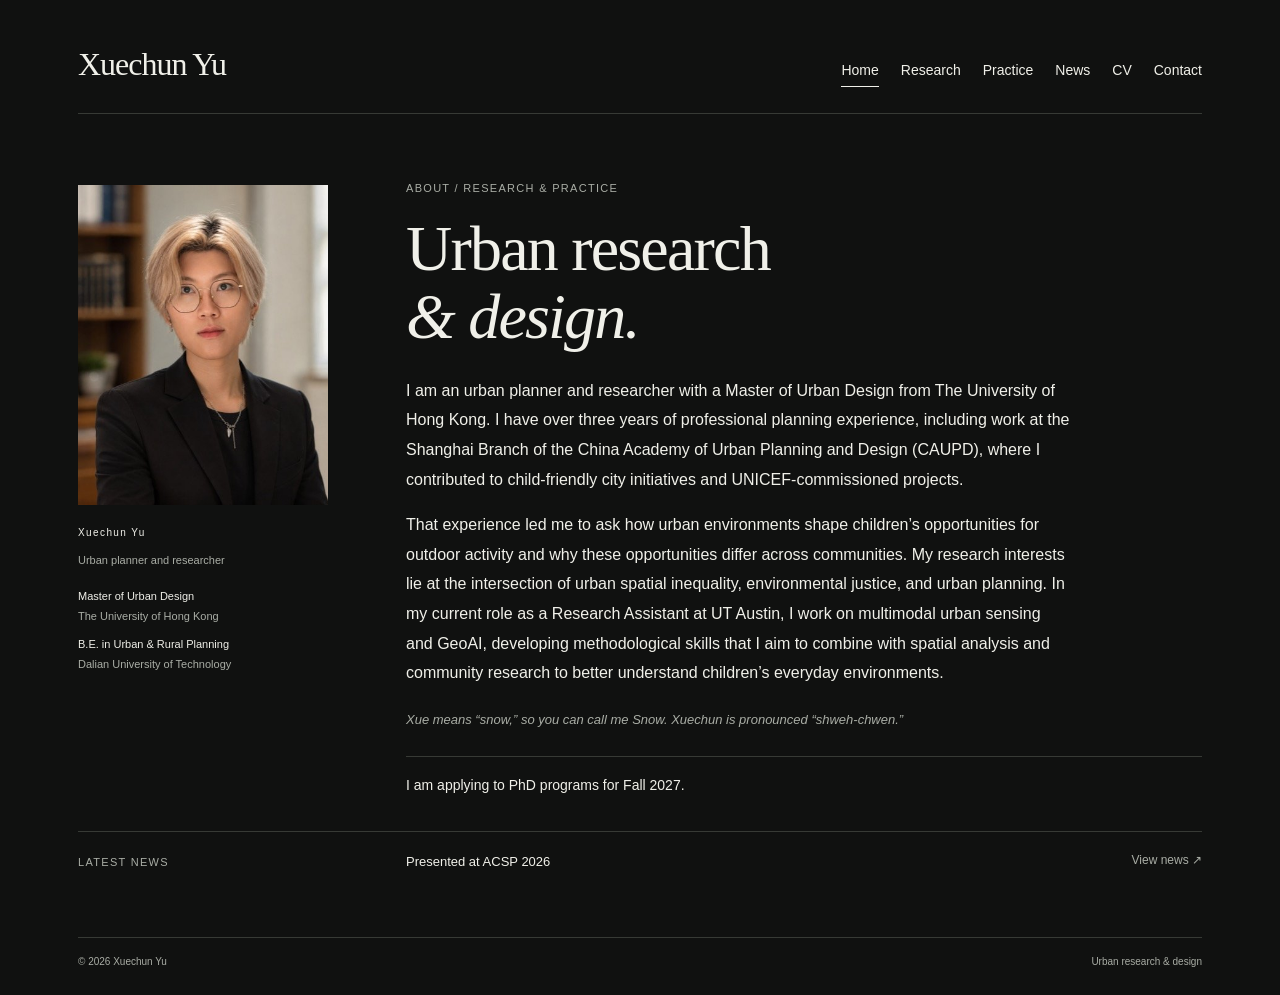
==== commit a4e1f392: "Add name meaning and pronunciation above PhD application note" ====
--- a/index.html
+++ b/index.html
@@ -15,7 +15,7 @@
 <body>
   <a class="skip-link" href="#main">Skip to content</a>
   <div id="xy-pages"><div class="website quiet black"><header><a href="index.html" class="brand ">Xuechun Yu</a><nav aria-label="Main navigation"><a href="index.html"  aria-current="page">Home</a><a href="research.html" >Research</a><a href="practice.html" >Practice</a><a href="news.html" >News</a><a href="cv.html" >CV</a><a href="contact.html" >Contact</a></nav></header>
-  <main id="main"><div class="bio-layout"><aside class="portrait"><img src="assets/images/portrait.jpg" loading="eager" fetchpriority="high" decoding="async" alt="Portrait of Xuechun Yu"><div class="portrait-caption"><span>XUECHUN YU</span><span>Urban planner and researcher</span><span class="education"><strong>Master of Urban Design</strong><br>The University of Hong Kong<br><strong>B.E. in Urban &amp; Rural Planning</strong><br>Dalian University of Technology</span></div></aside><div class="bio"><div class="eyebrow">ABOUT / RESEARCH &amp; PRACTICE</div><h1>Urban research<br><em>&amp; design.</em></h1><div class="copy"><p>I am an urban planner and researcher with a Master of Urban Design from The University of Hong Kong. I have over three years of professional planning experience, including work at the Shanghai Branch of the China Academy of Urban Planning and Design (CAUPD), where I contributed to child-friendly city initiatives and UNICEF-commissioned projects.</p><p>That experience led me to ask how urban environments shape children’s opportunities for outdoor activity and why these opportunities differ across communities. My research interests lie at the intersection of urban spatial inequality, environmental justice, and urban planning. In my current role as a Research Assistant at UT Austin, I work on multimodal urban sensing and GeoAI, developing methodological skills that I aim to combine with spatial analysis and community research to better understand children’s everyday environments.</p></div><p class="application">I am applying to PhD programs for Fall 2027.</p></div></div><div class="recent"><span class="eyebrow">LATEST NEWS</span><a href="news.html" >Presented at ACSP 2026 <span>View news ↗</span></a></div></main>
+  <main id="main"><div class="bio-layout"><aside class="portrait"><img src="assets/images/portrait.jpg" loading="eager" fetchpriority="high" decoding="async" alt="Portrait of Xuechun Yu"><div class="portrait-caption"><span>Xuechun Yu</span><span>Urban planner and researcher</span><span class="education"><strong>Master of Urban Design</strong><br>The University of Hong Kong<br><strong>B.E. in Urban &amp; Rural Planning</strong><br>Dalian University of Technology</span></div></aside><div class="bio"><div class="eyebrow">ABOUT / RESEARCH &amp; PRACTICE</div><h1>Urban research<br><em>&amp; design.</em></h1><div class="copy"><p>I am an urban planner and researcher with a Master of Urban Design from The University of Hong Kong. I have over three years of professional planning experience, including work at the Shanghai Branch of the China Academy of Urban Planning and Design (CAUPD), where I contributed to child-friendly city initiatives and UNICEF-commissioned projects.</p><p>That experience led me to ask how urban environments shape children’s opportunities for outdoor activity and why these opportunities differ across communities. My research interests lie at the intersection of urban spatial inequality, environmental justice, and urban planning. In my current role as a Research Assistant at UT Austin, I work on multimodal urban sensing and GeoAI, developing methodological skills that I aim to combine with spatial analysis and community research to better understand children’s everyday environments.</p></div><p class="pronunciation-note">Xue means “snow,” so you can call me Snow. Xuechun is pronounced “shweh-chwen.”</p><p class="application">I am applying to PhD programs for Fall 2027.</p></div></div><div class="recent"><span class="eyebrow">LATEST NEWS</span><a href="news.html" >Presented at ACSP 2026 <span>View news ↗</span></a></div></main>
   <footer><span>© 2026 Xuechun Yu</span><span>Urban research &amp; design</span></footer>
   </div></div>
 </body>
--- a/assets/styles.css
+++ b/assets/styles.css
@@ -108,3 +108,5 @@
 @media(max-width:750px){#xy-pages .website{padding:25px}#xy-pages header{display:block}#xy-pages nav{margin-top:18px;gap:23px}#xy-pages nav a{font-size:13px;min-height:35px}#xy-pages .bio-layout{grid-template-columns:160px minmax(0,1fr);gap:30px;margin-top:38px}#xy-pages .portrait img{height:206px}#xy-pages .website h1{font-size:41px}#xy-pages .copy p{font-size:14px}#xy-pages .recent{grid-template-columns:160px 1fr;gap:30px}#xy-pages .project-title{font-size:30px}#xy-pages .research-copy p{font-size:14px}}
 @media(max-width:540px){#xy-pages .website{padding:24px 20px}#xy-pages nav{gap:19px}#xy-pages nav a{font-size:12px;min-height:40px}#xy-pages .bio-layout{display:flex;flex-direction:column;gap:30px}#xy-pages .portrait{display:grid;grid-template-columns:125px 1fr;gap:22px;align-items:end;width:100%;padding:0}#xy-pages .portrait img{height:162px}#xy-pages .portrait-caption{margin:0}#xy-pages .bio{width:100%}#xy-pages .website h1{font-size:43px}#xy-pages .copy p{font-size:15px}#xy-pages .recent{grid-template-columns:1fr;gap:12px}#xy-pages .research-image img{height:auto}#xy-pages .detail-opening h1{font-size:38px}}
 @media(prefers-reduced-motion:reduce){html{scroll-behavior:auto}}
+
+#xy-pages .pronunciation-note{font-size:13px;font-style:italic;line-height:1.6;color:var(--p-muted);margin:22px 0 0}
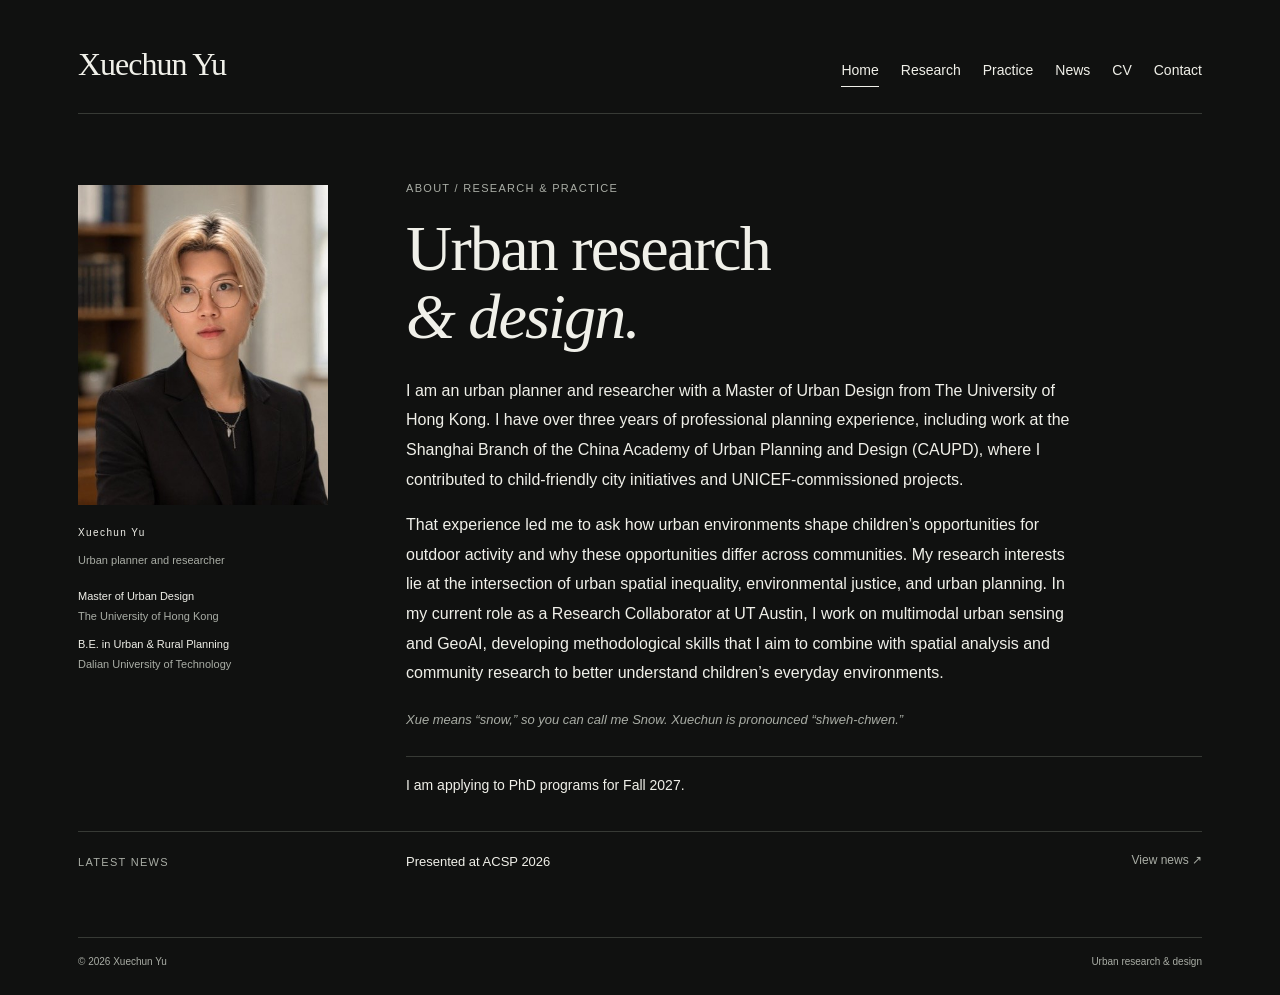
==== commit 46aa5a07: "Publish updated manuscripts and November CV" ====
--- a/index.html
+++ b/index.html
@@ -15,7 +15,7 @@
 <body>
   <a class="skip-link" href="#main">Skip to content</a>
   <div id="xy-pages"><div class="website quiet black"><header><a href="index.html" class="brand ">Xuechun Yu</a><nav aria-label="Main navigation"><a href="index.html"  aria-current="page">Home</a><a href="research.html" >Research</a><a href="practice.html" >Practice</a><a href="news.html" >News</a><a href="cv.html" >CV</a><a href="contact.html" >Contact</a></nav></header>
-  <main id="main"><div class="bio-layout"><aside class="portrait"><img src="assets/images/portrait.jpg" loading="eager" fetchpriority="high" decoding="async" alt="Portrait of Xuechun Yu"><div class="portrait-caption"><span>Xuechun Yu</span><span>Urban planner and researcher</span><span class="education"><strong>Master of Urban Design</strong><br>The University of Hong Kong<br><strong>B.E. in Urban &amp; Rural Planning</strong><br>Dalian University of Technology</span></div></aside><div class="bio"><div class="eyebrow">ABOUT / RESEARCH &amp; PRACTICE</div><h1>Urban research<br><em>&amp; design.</em></h1><div class="copy"><p>I am an urban planner and researcher with a Master of Urban Design from The University of Hong Kong. I have over three years of professional planning experience, including work at the Shanghai Branch of the China Academy of Urban Planning and Design (CAUPD), where I contributed to child-friendly city initiatives and UNICEF-commissioned projects.</p><p>That experience led me to ask how urban environments shape children’s opportunities for outdoor activity and why these opportunities differ across communities. My research interests lie at the intersection of urban spatial inequality, environmental justice, and urban planning. In my current role as a Research Assistant at UT Austin, I work on multimodal urban sensing and GeoAI, developing methodological skills that I aim to combine with spatial analysis and community research to better understand children’s everyday environments.</p></div><p class="pronunciation-note">Xue means “snow,” so you can call me Snow. Xuechun is pronounced “shweh-chwen.”</p><p class="application">I am applying to PhD programs for Fall 2027.</p></div></div><div class="recent"><span class="eyebrow">LATEST NEWS</span><a href="news.html" >Presented at ACSP 2026 <span>View news ↗</span></a></div></main>
+  <main id="main"><div class="bio-layout"><aside class="portrait"><img src="assets/images/portrait.jpg" loading="eager" fetchpriority="high" decoding="async" alt="Portrait of Xuechun Yu"><div class="portrait-caption"><span>Xuechun Yu</span><span>Urban planner and researcher</span><span class="education"><strong>Master of Urban Design</strong><br>The University of Hong Kong<br><strong>B.E. in Urban &amp; Rural Planning</strong><br>Dalian University of Technology</span></div></aside><div class="bio"><div class="eyebrow">ABOUT / RESEARCH &amp; PRACTICE</div><h1>Urban research<br><em>&amp; design.</em></h1><div class="copy"><p>I am an urban planner and researcher with a Master of Urban Design from The University of Hong Kong. I have over three years of professional planning experience, including work at the Shanghai Branch of the China Academy of Urban Planning and Design (CAUPD), where I contributed to child-friendly city initiatives and UNICEF-commissioned projects.</p><p>That experience led me to ask how urban environments shape children’s opportunities for outdoor activity and why these opportunities differ across communities. My research interests lie at the intersection of urban spatial inequality, environmental justice, and urban planning. In my current role as a Research Collaborator at UT Austin, I work on multimodal urban sensing and GeoAI, developing methodological skills that I aim to combine with spatial analysis and community research to better understand children’s everyday environments.</p></div><p class="pronunciation-note">Xue means “snow,” so you can call me Snow. Xuechun is pronounced “shweh-chwen.”</p><p class="application">I am applying to PhD programs for Fall 2027.</p></div></div><div class="recent"><span class="eyebrow">LATEST NEWS</span><a href="news.html" >Presented at ACSP 2026 <span>View news ↗</span></a></div></main>
   <footer><span>© 2026 Xuechun Yu</span><span>Urban research &amp; design</span></footer>
   </div></div>
 </body>
